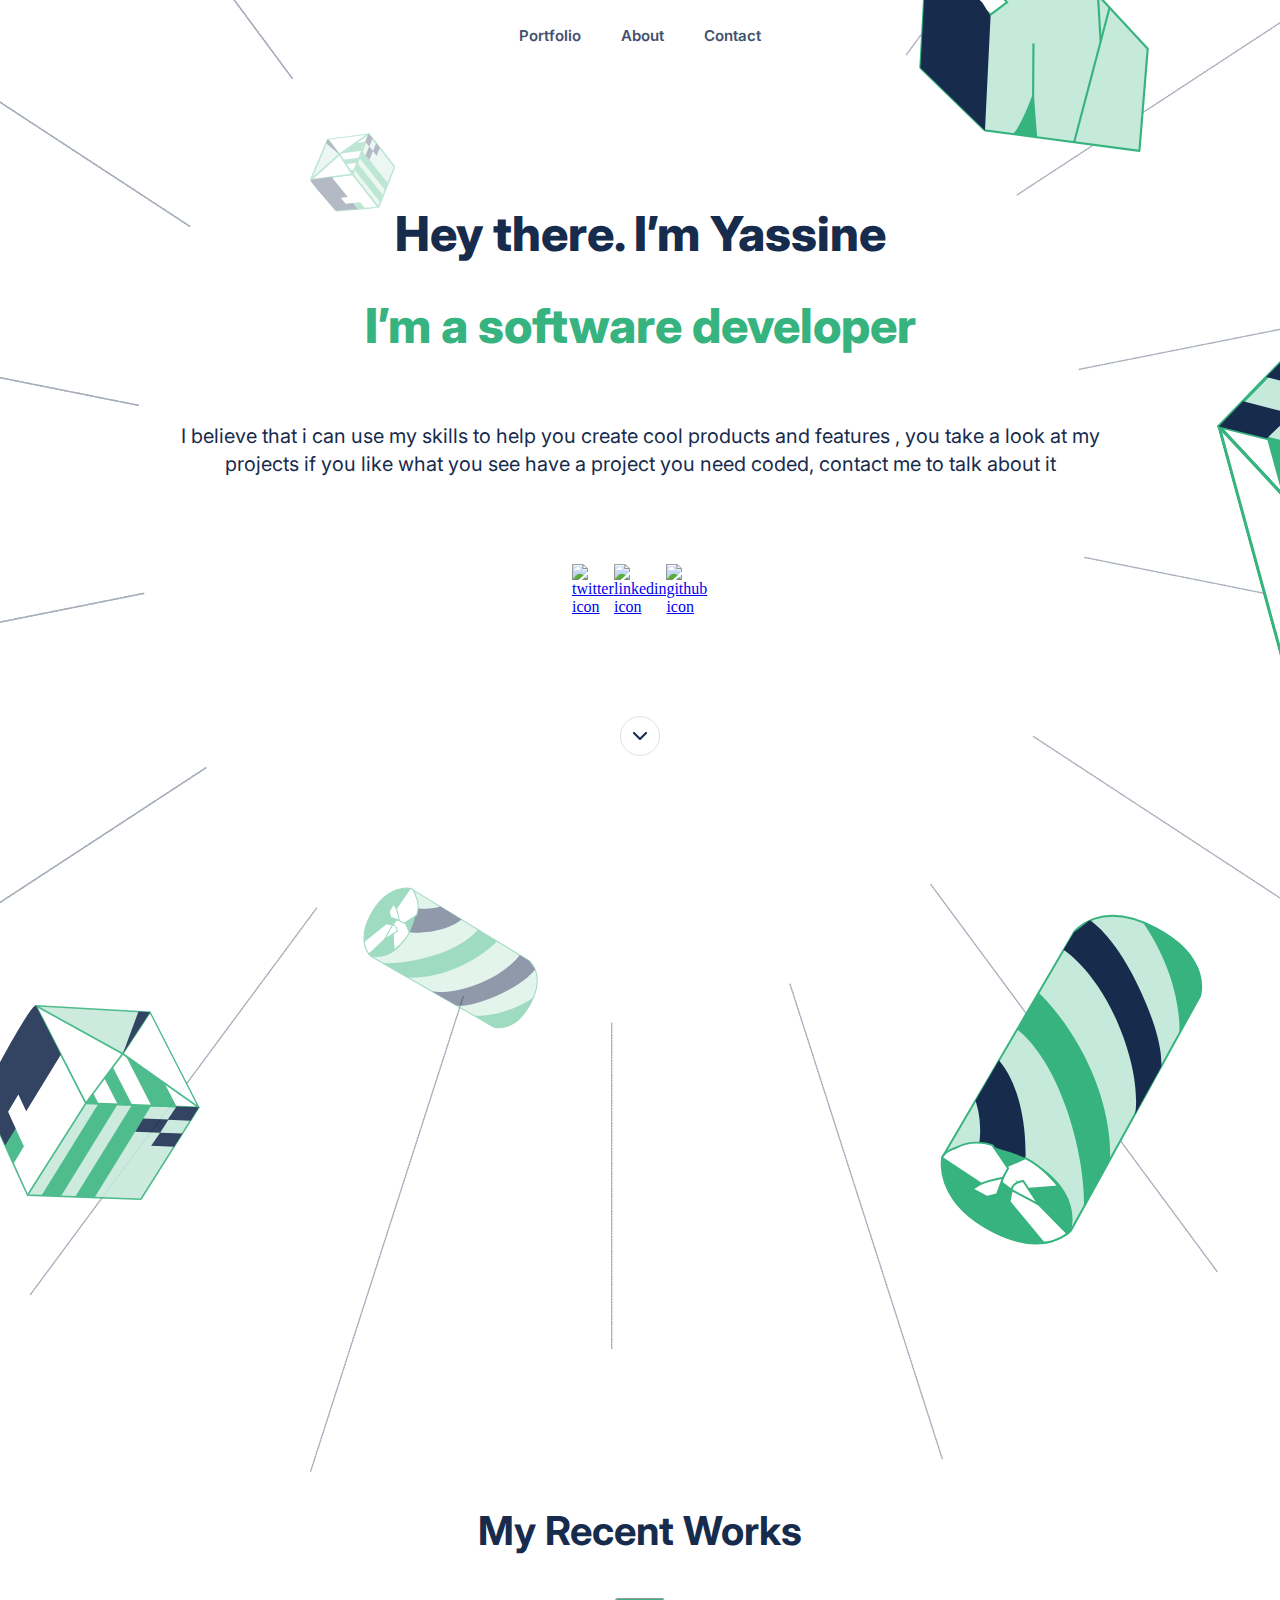
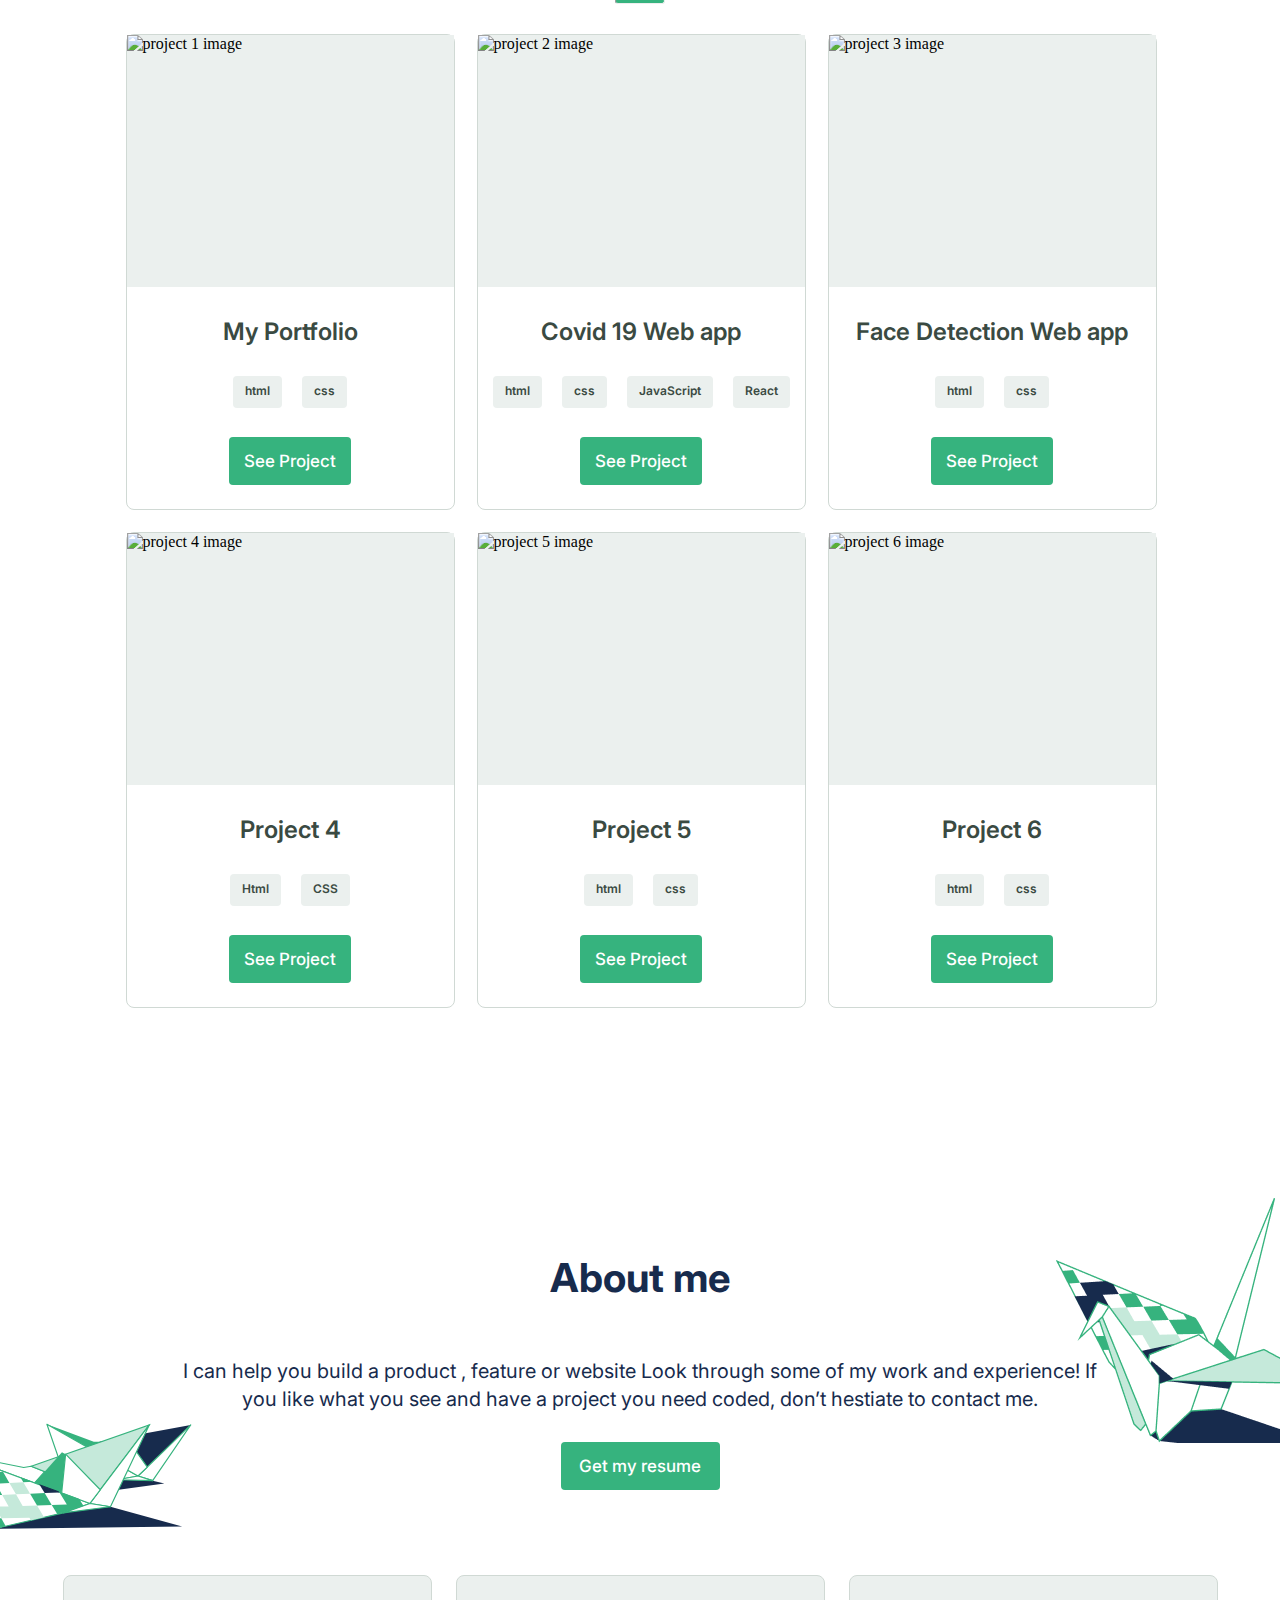
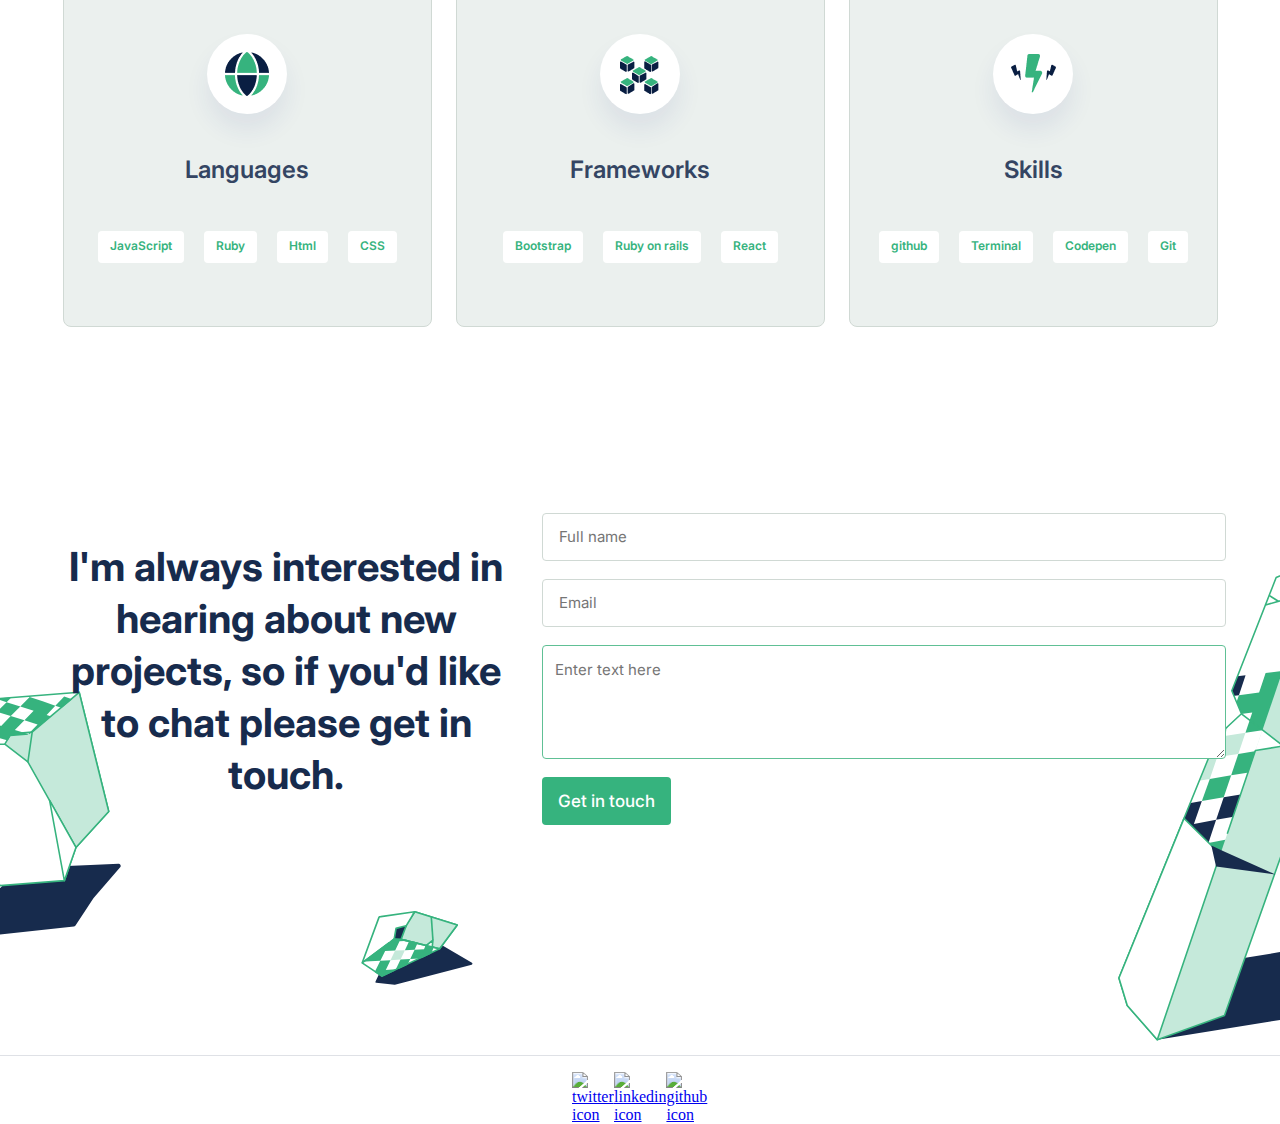
==== index.html @ 9caa3383 "Change the page title" ====
<!DOCTYPE html>
<html lang="en">
<head>
    <meta charset="UTF-8">
    <meta http-equiv="X-UA-Compatible" content="IE=edge">
    <meta name="viewport" content="width=device-width, initial-scale=1.0">
    <link rel="preconnect" href="https://fonts.googleapis.com">
    <link rel="preconnect" href="https://fonts.gstatic.com" crossorigin>
    <link href="https://fonts.googleapis.com/css2?family=Inter&display=swap" rel="stylesheet">
    <link rel="stylesheet" href="./css/style.css">
    <title>Yassine's Portfolio</title>
    <!-- Global site tag (gtag.js) - Google Analytics -->
    <script async src="https://www.googletagmanager.com/gtag/js?id=GA_MEASUREMENT_ID"></script>
    <script>
      window.dataLayer = window.dataLayer || [];
      function gtag(){window.dataLayer.push(arguments);}
      gtag('js', new Date());

      gtag('config', 'G-JGLCWKH23W');
    </script>
</head>
<body>
  <main class="main-page">
    <section class="headline" id="headline">
      <header class="header">
        <div class="logo-container">
          <a class="text-logo" href="#">Yassine</a>
        </div>
        <nav class="nav-menu">
          <img class="menu-icon" src="./images/Union.png" alt="menu icon">
          <ul class="nav-links-container">
            <li><a class="nav-link" href="#headline">Portfolio</a></li>
            <li><a class="nav-link" href="#about">About</a></li>
            <li><a class="nav-link" href="#contact">Contact</a></li>
          </ul>
        </nav>
      </header>
      <div class="titel-container">
        <h1 class="main-titel">Hey there. I’m Yassine </h1>
        <h2 class="secondary-titel">
          I’m a software developer
        </h2>
      </div>
      <div class="des-text-container">
      <p class="description-text">
         I believe that i can use my skills to help you create cool products and features , you take a look at my projects if you like what you see
         have a project you need coded,
         contact me to talk about it
      </p>
      </div>
      <ul class="social-media-icons">
        <li>
          <a href="https://www.twitter.com/yf_omari" class="twitter-link"><img src="./images/twitter.svg" alt="twitter icon"></a>
        </li>
        <li>
          <a href="https://www.linkedin.com/in/yassine-omari-945114190/" class="linkedin-link"><img src="./images/Linkedin-icon.svg" alt="linkedin icon"></a>
        </li>
        <li>
          <a href="https://www.github.com/youmari" class="github-link"><img src="./images/github.svg" alt="github icon"></a>
        </li>
      </ul>
      <form action="#recent-works" method="get">
        <button type="submit" class="go-to-main-btn"><img src="./images/arrow.png" alt="arrow down icon"></button>
      </form>
    </section>
    <section class="my-recent-works" id="recent-works">
      <h2 class="recent-works-titel">My Recent Works</h2>
      <hr class="green-line">
      <div class="projects-container">
        <div class="project1 projects-cards">
          <img class="project-img" src="#" alt="project 1 image">
          <div class="project-titel-container">
            <h4 class="project-titel">My Portfolio</h4>
          </div>
          <ul class="tags-container">
            <li class="html-tag tags">html</li>
            <li class="css-tag tags">css</li>
          </ul>
          <form action="#" method="get">
            <button type="submit" class="project-btn">See Project</button>
          </form>
        </div>
        <div class="project2 projects-cards">
          <img class="project-img" src="#" alt="project 2 image">
          <div class="project-titel-container">
            <h4 class="project-titel">Covid 19 Web app</h4>
          </div>
          <ul class="tags-container">
            <li class="html-tag tags">html</li>
            <li class="css-tag tags">css</li>
            <li class="javascript-tag tags">JavaScript</li>
            <li class="react-tag tags">React</li>
          </ul>
          <form action="#" method="get">
            <button type="submit" class="project-btn">See Project</button>
          </form>
        </div>
        <div class="project3 projects-cards">
          <img class="project-img" src="#" alt="project 3 image">
          <div class="project-titel-container">
            <h4 class="project-titel">Face Detection Web app</h4>
          </div>
          <ul class="tags-container">
            <li class="html-tag tags">html</li>
            <li class="css-tag tags">css</li>
          </ul>
          <form action="#" method="get">
            <button type="submit" class="project-btn">See Project</button>
          </form>
        </div>
        <div class="project4 projects-cards">
          <img class="project-img" src="#" alt="project 4 image">
          <div class="project-titel-container">
            <h4 class="project-titel">Project 4</h4>
          </div>
          <ul class="tags-container">
            <li class="html-tag tags">Html</li>
            <li class="css-tag tags">CSS</li>
            </ul>
          <form action="#" method="get">
            <button type="submit" class="project-btn">See Project</button>
          </form>
        </div>
        <div class="project5 projects-cards">
          <img class="project-img" src="#" alt="project 5 image">
          <div class="project-titel-container">
            <h4 class="project-titel">Project 5</h4>
          </div>
          <ul class="tags-container">
            <li class="html-tag tags">html</li>
            <li class="css-tag tags">css</li>
            </ul>
          <form action="#" method="get">
            <button type="submit" class="project-btn">See Project</button>
          </form>
        </div>
        <div class="project6 projects-cards">
          <img class="project-img" src="#" alt="project 6 image">
          <div class="project-titel-container">
            <h4 class="project-titel">Project 6</h4>
          </div>
          <ul class="tags-container">
            <li class="html-tag tags">html</li>
            <li class="css-tag tags">css</li>
            </ul>
          <form action="#" method="get">
            <button type="submit" class="project-btn">See Project</button>
          </form>
        </div>
      </div>
    </section>
    <section class="about-me" id="about">
      <div class="main-about-me-container">
        <h4 class="about-me-titel">About me</h4>
          <p class="about-me-description"> I can help you build a product , feature or website Look through some of my work and experience! If you like what you see and have a project you need coded, don’t hestiate to contact me.</p>
        <form action="#" method="get">
          <button type="submit" class="get-my-resume-btn">Get my resume</button>
        </form>
      </div>
      <ul class="skills-cards-container">
        <li class="languages-card skills-cards">
          <div class="language-icon-container skills-icon-container">
            <img src="./images/Icon-langguage.png" alt="Icon langguage">
          </div>
          <h5 class="skills-card-titel">Languages</h5>
          <ul class="skills-tags-container">
            <li class="skills-tag">JavaScript</li>
            <li class="skills-tag">Ruby</li>
            <li class="skills-tag">Html</li>
            <li class="skills-tag">CSS</li>
          </ul>
        </li>
        <li class="languages-card skills-cards">
          <div class="language-icon-container skills-icon-container">
            <img src="./images/frame-icon.png" alt="Icon frame">
          </div>
          <h5 class="skills-card-titel">Frameworks</h5>
          <ul class="skills-tags-container">
            <li class="skills-tag">Bootstrap</li>
            <li class="skills-tag">Ruby on rails</li>
            <li class="skills-tag">React</li>
          </ul>
        </li>
        <li class="skills-card skills-cards">
          <div class="language-icon-container skills-icon-container">
            <img src="./images/skills-icon.png" alt="Icon skills">
          </div>
          <h5 class="skills-card-titel">Skills</h5>
          <ul class="skills-tags-container">
            <li class="skills-tag">github</li>
            <li class="skills-tag">Terminal</li>
            <li class="skills-tag">Codepen</li>
            <li class="skills-tag">Git</li>
          </ul>
        </li>   
      </ul>
    </section>
      <section class="contact-page" id="contact">
      <div class="title-and-form-container">
      <h2 class="contact-page-titel">I'm always interested in hearing about new projects, so if you'd like to chat please get in touch.</h2>
      <form action="https://formspree.io/f/xpzkeyro" class="contact-form" method="post">
        <label for="fullname"></label>
        <input maxlength="30" name="fullname" class="full-name" id="fullname" type="text" placeholder="Full name" required><br>
        <label for="email"></label>
        <input type="email" name="email" class="email" id="email" placeholder="Email" required><br>
        <label for="comment"></label>
        <textarea maxlength="500" name="comment" id="comment" cols="30" rows="10" placeholder="Enter text here" required></textarea><br>
        <input type="submit" class="submit-form-btn" value="Get in touch">
      </form>
      </div>
      <footer class="social-email-container">
        <ul class="social-media-icons bottom-icons">
        <li>
          <a href="https://www.twitter.com/yf_omari" class="twitter-link"><img src="./images/twitter.svg" alt="twitter icon"></a>
        </li>
        <li>
          <a href="https://www.linkedin.com/in/yassine-omari-945114190/" class="linkedin-link"><img src="./images/Linkedin-icon.svg" alt="linkedin icon"></a>
        </li>
        <li>
          <a href="https://www.github.com/youmari" class="github-link"><img src="./images/github.svg" alt="github icon"></a>
        </li>
        </ul>
        <p><a class="mail-to" href="mailto:omarifilaliy@gmail.com">omarifilaliy@gmail.com</a></p>
      </footer>
    </section>
    </main>
</body>
</html>
---- css/style.css ----
header {
  display: flex;
  justify-content: space-between;
  height: 48px;
  width: 100%;
  margin: 0;
}

.nav-links-container {
  display: none;
}

.logo-container {
  box-sizing: border-box;
  height: 48px;
  padding: 10px 12px 10px 12px;
  display: flex;
}

.text-logo {
  color: #28352f;
  font-family: 'Inter', sans-serif;
  font-weight: 600;
  font-size: 20px;
  text-decoration: none;
}

.nav-menu {
  width: 40px;
  height: 40px;
  right: 24px;
  display: flex;
  align-items: center;
}

.headline {
  background-image: url(../images/header-illsutration-mobile.svg);
  background-repeat: no-repeat;
  background-size: 100%;
  display: flex;
  flex-direction: column;
  align-items: center;
  height: 648px;
}

.main-titel,
.secondary-titel {
  font-family: 'Inter', sans-serif;
  font-style: normal;
  font-weight: bold;
  font-size: 40px;
  line-height: 52px;
  text-align: center;
  color: #172b4d;
}

.secondary-titel {
  color: #36b37e;
}

.des-text-container {
  width: 327px;
  height: 164px;
  margin: 30px;
}

.description-text {
  text-align: center;
  font-family: 'Inter', sans-serif;
  font-style: normal;
  font-weight: normal;
  font-size: 20px;
  line-height: 28px;
  margin: 0;
  color: #172b4d;
}

.social-media-icons {
  padding-left: 0;
  display: flex;
  justify-content: space-around;
  align-items: center;
  width: 136px;
  list-style-type: none;
}

.go-to-main-btn {
  height: 40px;
  width: 40px;
  border-radius: 32px;
  background-color: #fff;
  border: 1px solid #dfe1e6;
  padding: 8px;
  margin-top: 30px;
  cursor: pointer;
}

.my-recent-works {
  display: flex;
  flex-direction: column;
  align-items: center;
  justify-content: center;
}

.recent-works-titel {
  color: #172b4d;
  font-family: 'Inter', sans-serif;
  font-style: normal;
  font-weight: bold;
  font-size: 40px;
  line-height: 52px;
  text-align: center;
}

.green-line {
  background-color: #36b37e;
  border-radius: 42px;
  width: 48px;
  height: 4px;
  margin-bottom: 30px;
}

.projects-container {
  display: grid;
  grid-template: repeat(6, 474px)/ 327px;
  gap: 24px;
}

.projects-cards {
  border: 1px solid #d0d9d4;
  border-radius: 8px;
  height: 474px;
  width: 327px;
  display: flex;
  flex-direction: column;
  align-items: center;
  background-color: #fff;
  transition: transform 0.5s;
}

.projects-cards:hover {
  transform: scale(1.1);
}

.project-img {
  height: 252px;
  width: 100%;
  background-color: #ebf0ee;
}

.project-titel-container {
  display: flex;
  flex-direction: column;
  justify-content: center;
  align-items: center;
  margin: 16px;
  width: 295px;
  height: 57px;
}

.project-titel {
  font-family: 'Inter', sans-serif;
  font-style: normal;
  font-weight: 600;
  font-size: 24px;
  line-height: 32px;
  color: #3a4a42;
  text-align: center;
}

.tags-container {
  display: flex;
  justify-content: center;
  width: 305px;
  height: 32px;
  margin: 0 11px 0 11px;
  padding: 0;
}

.tags {
  text-align: center;
  background-color: #ebf0ee;
  height: 32px;
  border-radius: 4px;
  color: #3a4a42;
  font-style: normal;
  font-size: 12px;
  margin: 0 10px 0 10px;
  line-height: 30px;
  list-style-type: none;
  padding: 0 12px 0 12px;
  font-family: 'Inter', sans-serif;
  font-weight: 600;
}

.project-btn {
  width: 122px;
  height: 48px;
  font-family: 'Inter', sans-serif;
  font-style: normal;
  font-weight: 500;
  font-size: 17px;
  line-height: 24px;
  color: #fff;
  background-color: #36b37e;
  border-radius: 4px;
  margin-top: 29px;
  cursor: pointer;
  border: none;
}

.project-btn:hover {
  box-shadow: 0 8px 16px rgba(54, 179, 127, 0.24);
}

.project-btn:active {
  background: #008552;
}

.about-me {
  display: flex;
  flex-direction: column;
  align-items: center;
  margin-top: 192px;
}

.about-me-titel {
  color: #172b4d;
  font-family: 'Inter', sans-serif;
  font-style: normal;
  font-weight: bold;
  font-size: 40px;
  line-height: 52px;
  text-align: center;
}

.about-me-description {
  text-align: center;
  font-family: 'Inter', sans-serif;
  font-style: normal;
  font-weight: normal;
  font-size: 20px;
  line-height: 28px;
  margin: 0;
  color: #172b4d;
}

.about-me-descrip-container {
  width: 327px;
  height: 164px;
  margin: 30px;
}

.get-my-resume-btn {
  width: 159px;
  height: 48px;
  font-family: 'Inter', sans-serif;
  font-style: normal;
  font-weight: 500;
  font-size: 17px;
  line-height: 24px;
  color: #fff;
  background-color: #36b37e;
  border-radius: 4px;
  margin-top: 29px;
  cursor: pointer;
  border: none;
}

.get-my-resume-btn:hover {
  box-shadow: 0 8px 16px rgba(54, 179, 127, 0.24);
}

.get-my-resume-btn:active {
  background: #008552;
}

.main-about-me-container {
  display: flex;
  flex-direction: column;
  align-items: center;
  background-image: url(../images/about-me.svg);
  background-repeat: no-repeat;
  background-size: 100%;
  margin-bottom: 30px;
}

.skills-cards-container {
  display: grid;
  grid-template: repeat(3, 352px) / 327px;
  gap: 24px;
  box-sizing: border-box;
  list-style-type: none;
  padding: 0;
}

@media (min-width: 850px) {
  .skills-cards-container {
    display: grid;
    grid-template: repeat(2, 352px) / 327px 327px;
    gap: 24px;
    box-sizing: border-box;
    list-style-type: none;
    padding: 0;
  }

  .projects-container {
    display: grid;
    grid-template: repeat(3, 474px)/ 327px 327px;
    gap: 24px;
  }
}

.skills-cards {
  display: flex;
  flex-direction: column;
  align-items: center;
  justify-content: center;
  background: #ebf0ee;
  border: 1px solid #d0d9d4;
  border-radius: 8px;
  transition: transform 0.5s;
}

.skills-cards:hover {
  transform: scale(1.1);
}

.skills-icon-container {
  width: 80px;
  height: 80px;
  background-color: #fff;
  box-shadow: 0 16px 24px rgba(37, 47, 137, 0.08);
  border-radius: 50%;
  display: flex;
  justify-content: center;
  align-items: center;
}

.skills-card-titel {
  font-family: 'Inter', sans-serif;
  font-style: normal;
  font-weight: 600;
  font-size: 24px;
  line-height: 32px;
  color: #344563;
}

.skills-tags-container {
  display: flex;
  flex-wrap: wrap;
  justify-content: center;
  padding: 0;
}

.skills-tag {
  text-align: center;
  background-color: #fff;
  height: 32px;
  border-radius: 4px;
  padding: 0 12px 0 12px;
  color: #36b37e;
  margin: 5px 10px 5px 10px;
  line-height: 30px;
  list-style-type: none;
  font-family: 'Inter', sans-serif;
  font-style: normal;
  font-weight: 600;
  font-size: 12px;
}

.contact-form {
  display: flex;
  flex-direction: column;
  align-items: center;
}

.contact-page-titel {
  font-family: 'Inter', sans-serif;
  font-style: normal;
  font-weight: bold;
  font-size: 40px;
  line-height: 52px;
  color: #172b4d;
  text-align: center;
}

.full-name {
  width: 327px;
  height: 48px;
  border-radius: 4px;
  background-color: #fff;
  border: 1px solid #d0d9d4;
  box-sizing: border-box;
  font-family: 'Inter', sans-serif;
  font-style: normal;
  font-weight: normal;
  font-size: 15px;
  line-height: 24px;
  padding: 16px;
}

.email {
  width: 327px;
  height: 48px;
  border-radius: 4px;
  background-color: #fff;
  border: 1px solid #d0d9d4;
  box-sizing: border-box;
  font-family: 'Inter', sans-serif;
  font-style: normal;
  font-weight: normal;
  font-size: 15px;
  line-height: 24px;
  padding: 16px;
}

#comment {
  width: 327px;
  height: 114px;
  border-radius: 4px;
  background: #fff;
  border: 1px solid #60c095;
  box-sizing: border-box;
  font-family: 'Inter', sans-serif;
  font-style: normal;
  font-weight: normal;
  font-size: 15px;
  line-height: 24px;
  padding: 12px;
}

.submit-form-btn {
  width: 129px;
  height: 48px;
  font-family: 'Inter', sans-serif;
  font-style: normal;
  font-weight: 500;
  font-size: 17px;
  line-height: 24px;
  color: #fff;
  background-color: #36b37e;
  border-radius: 4px;
  cursor: pointer;
  border: none;
}

.submit-form-btn:hover {
  box-shadow: 0 8px 16px rgba(54, 179, 127, 0.24);
}

.submit-form-btn:active {
  background: #008552;
}

.social-email-container {
  display: flex;
  flex-direction: column;
  align-items: center;
  margin-top: 35px;
}

.mail-to {
  font-family: 'Inter', sans-serif;
  font-style: normal;
  font-weight: normal;
  font-size: 20px;
  line-height: 32px;
  text-decoration: none;
  color: #42526e;
}

@media (min-width: 1030px) {
  body {
    margin: 0;
  }

  .headline {
    background-image: url(../images/Header-llustration-desktop.svg);
    background-repeat: no-repeat;
    background-size: cover;
    height: 1472px;
    background-position: top;
  }

  header {
    display: flex;
    justify-content: center;
    background-color: transparent;
  }

  .logo-container,
  .menu-icon {
    display: none;
  }

  .nav-menu,
  .nav-links-container {
    height: 72px;
    width: 100%;
    display: flex;
    justify-content: center;
    align-items: center;
    padding: 0;
    background-color: transparent;
  }

  .nav-link {
    text-decoration: none;
    list-style-type: none;
    font-family: 'Inter', sans-serif;
    font-style: normal;
    font-weight: 600;
    font-size: 15px;
    line-height: 32px;
    color: #42526e;
    padding: 10px;
    margin: 10px;
  }

  ul li {
    list-style-type: none;
  }

  .main-titel,
  .secondary-titel {
    font-size: 48px;
    font-weight: 800;
  }

  .main-titel {
    margin-top: 160px;
  }

  .des-text-container {
    width: 920px;
    height: 96px;
  }

  .go-to-main-btn {
    margin-top: 84px;
  }

  .projects-container {
    display: grid;
    grid-template: repeat(2, 474px)/ repeat(3, 327px);
    gap: 24px;
  }

  .main-about-me-container {
    background-image:
      url(../images/about-me-desktop.png),
      url(../images/illustration-about-me-2-desktop.svg);
    background-repeat: no-repeat;
    background-size:
      cover,
      15%;
    background-position:
      right,
      left 100%;
    height: 331px;
    width: 100%;
  }

  .about-me-description {
    width: 920px;
  }

  .skills-cards-container {
    display: grid;
    grid-template: 352px / repeat(3, 369px);
    gap: 24px;
    box-sizing: border-box;
    list-style-type: none;
    padding: 0;
  }

  .title-and-form-container {
    display: flex;
    align-items: center;
    justify-content: center;
    margin-top: 164px;
    margin-bottom: 225px;
  }

  .contact-page-titel {
    height: 256px;
    width: 463px;
    margin-right: 24px;
  }

  .full-name,
  .email,
  #comment {
    width: 684px;
  }

  .submit-form-btn {
    align-self: flex-start;
  }

  .mail-to {
    display: none;
    position: absolute;
    top: 0;
  }

  .bottom-icons {
    position: absolute;
    margin-bottom: 26px;
  }

  .social-email-container {
    border-top: 1px solid #dfe1e6;
  }

  .contact-page {
    background-image:
      url(../images/contact-desktop.svg),
      url(../images/illustration-1-contact-form-desktop.svg),
      url(../images/illustration-2-contact-form-desktop.svg);
    background-repeat: no-repeat;
    background-position:
      right,
      left,
      30% 80%;
  }
}
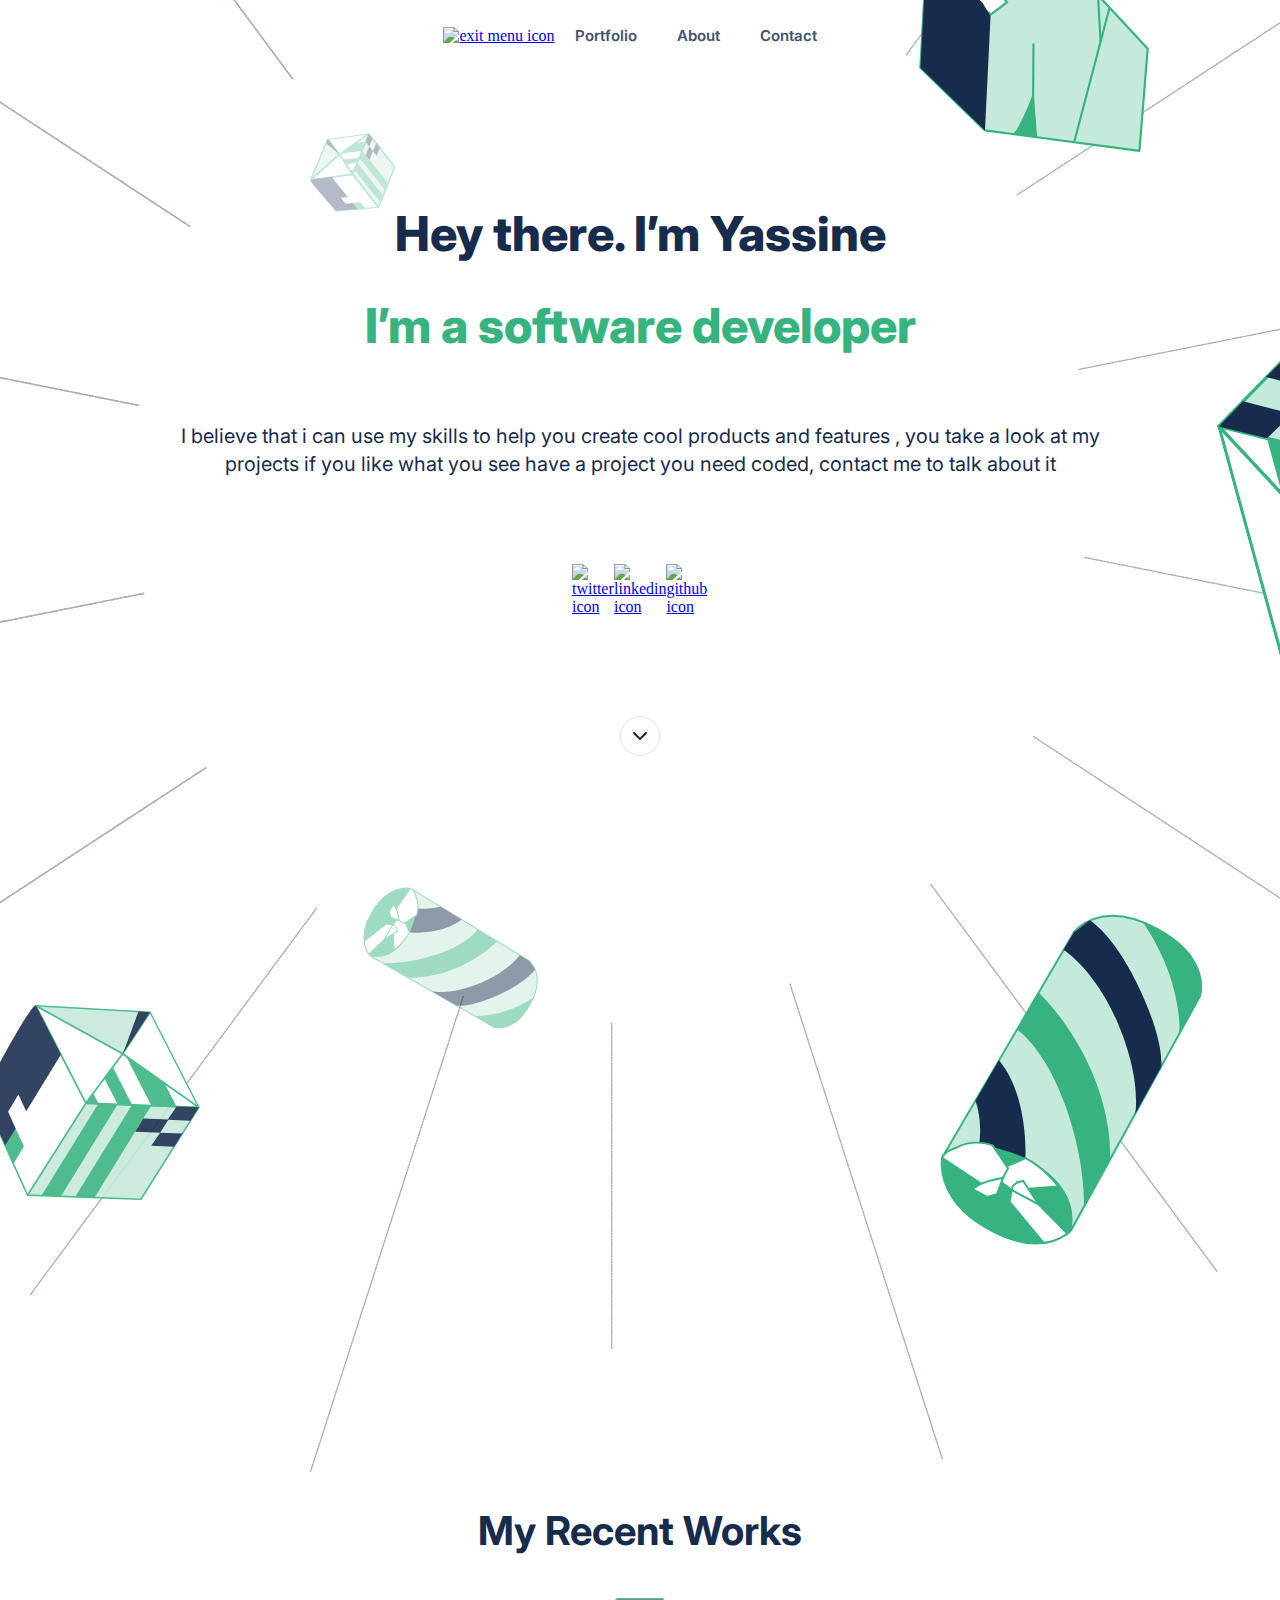
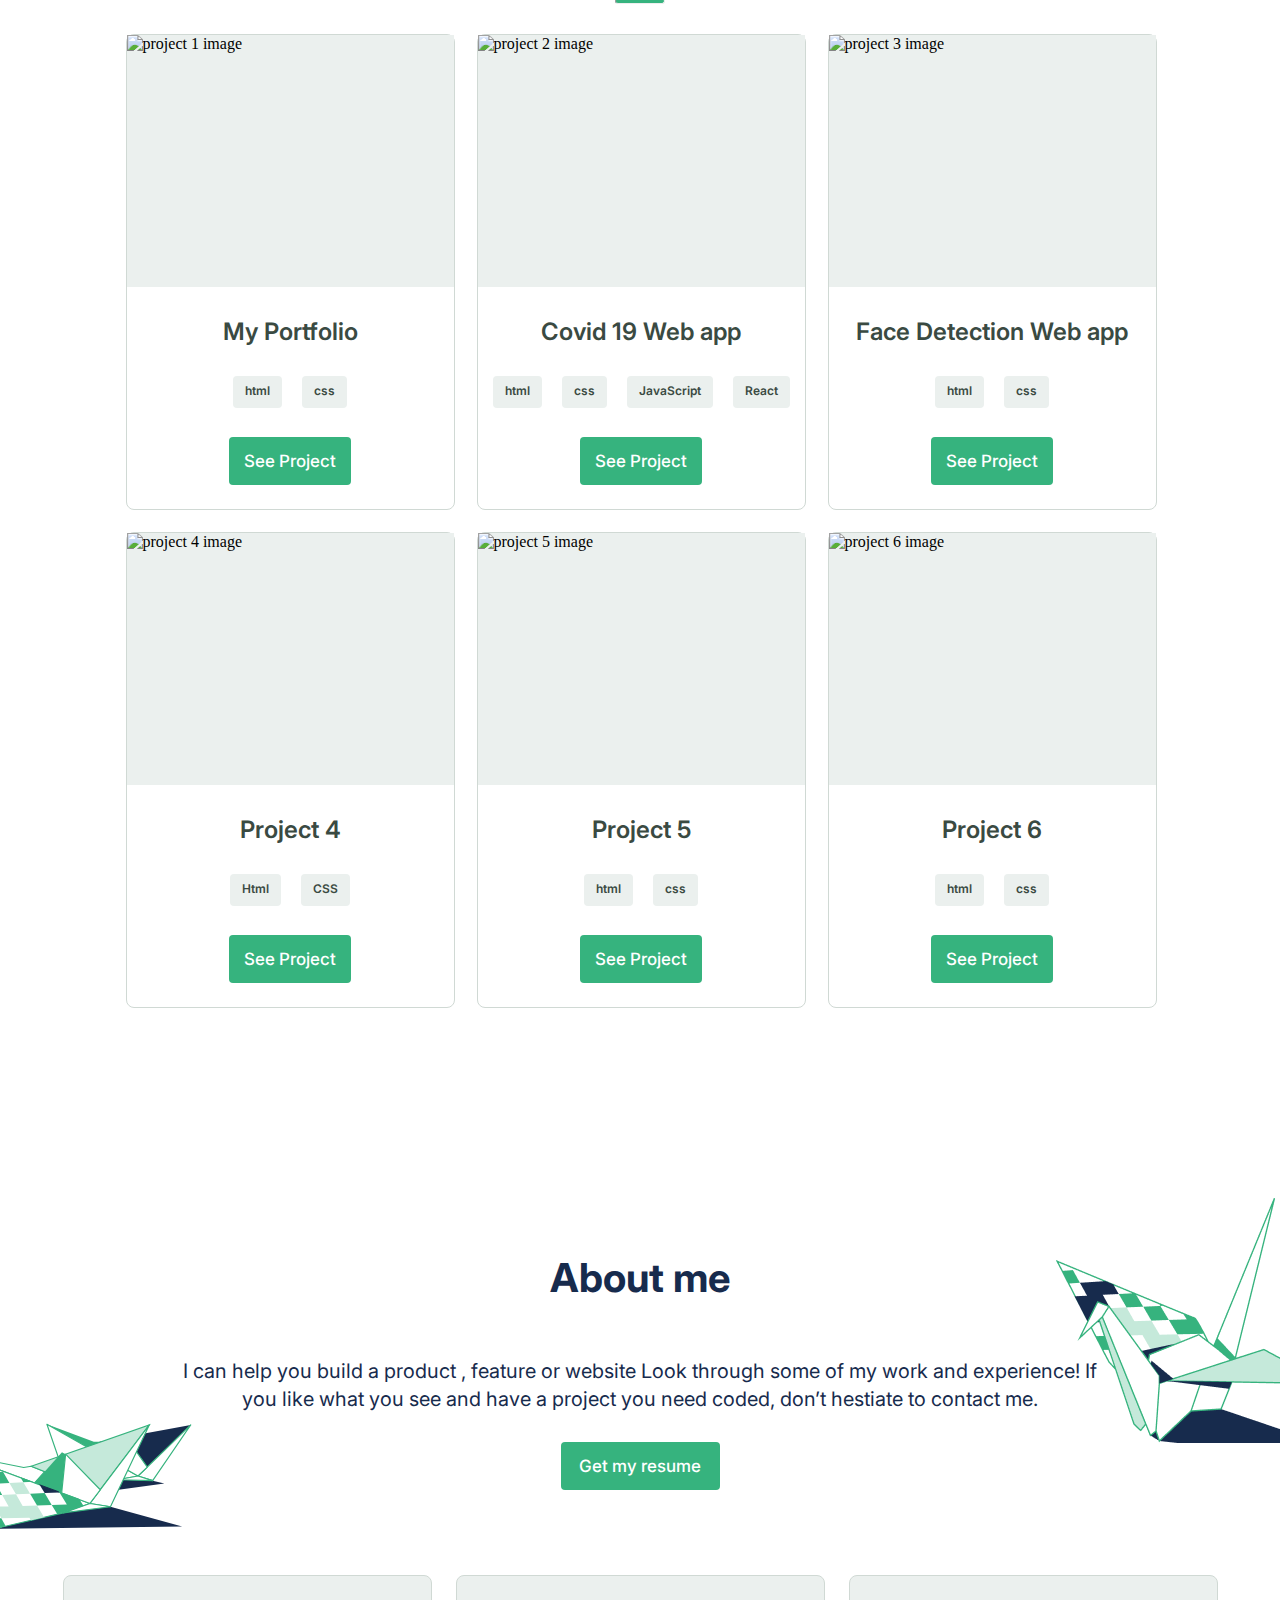
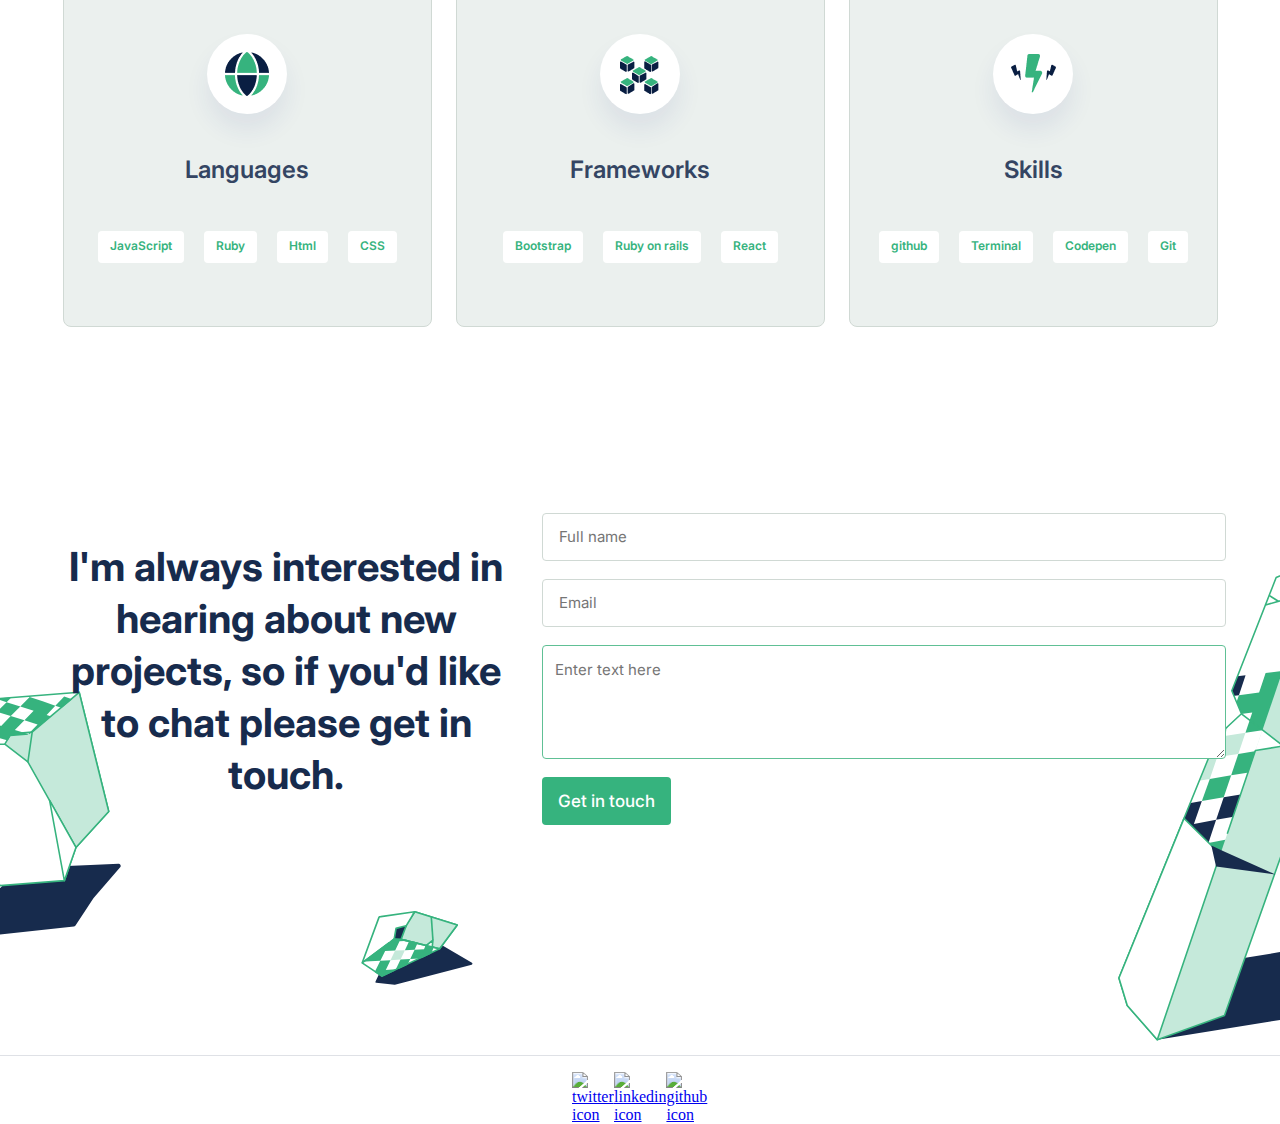
==== commit ce71cf06: "query selectors" ====
--- a/index.html
+++ b/index.html
@@ -3,10 +3,12 @@
 <head>
     <meta charset="UTF-8">
     <meta http-equiv="X-UA-Compatible" content="IE=edge">
+    
     <meta name="viewport" content="width=device-width, initial-scale=1.0">
     <link rel="preconnect" href="https://fonts.googleapis.com">
     <link rel="preconnect" href="https://fonts.gstatic.com" crossorigin>
     <link href="https://fonts.googleapis.com/css2?family=Inter&display=swap" rel="stylesheet">
+    <link rel="shortcut icon" href="./images/favicon.ico" type="image/x-icon">
     <link rel="stylesheet" href="./css/style.css">
     <title>Yassine's Portfolio</title>
     <!-- Global site tag (gtag.js) - Google Analytics -->
@@ -29,6 +31,7 @@
         <nav class="nav-menu">
           <img class="menu-icon" src="./images/Union.png" alt="menu icon">
           <ul class="nav-links-container">
+            <li class="exit-icon" ><a href="#"><img src="./images/exit-menu.png" alt="exit menu icon"></a></li>
             <li><a class="nav-link" href="#headline">Portfolio</a></li>
             <li><a class="nav-link" href="#about">About</a></li>
             <li><a class="nav-link" href="#contact">Contact</a></li>
@@ -224,5 +227,6 @@
       </footer>
     </section>
     </main>
+    <script src="./js/index.js"></script>
 </body>
 </html>
--- a/css/style.css
+++ b/css/style.css
@@ -4,11 +4,53 @@
   height: 48px;
   width: 100%;
   margin: 0;
-}
-
-.nav-links-container {
-  display: none;
-}
+  background-color: #fff;
+}
+
+@media (max-width: 1029px) {
+  .nav-links-container {
+    position: fixed;
+    left: 0px;
+    right: 0px;
+    top: 0px;
+    bottom: 0;
+    width: 100%;
+    height: 750px;
+    box-shadow: 0px 48px 48px rgba(37, 47, 137, 0.08);
+    mix-blend-mode: normal;
+    background-color: #fff;
+    margin: 0;
+    display: flex;
+    flex-direction: column;
+   display:none;
+  }
+  
+  .nav-link {
+    font-family: 'Inter', sans-serif;
+    font-style: normal;
+    font-weight: 600;
+    font-size: 32px;
+    line-height: 44px;
+    color: #3a4a42;
+    text-decoration: none;
+    padding-bottom: 40px;
+  }
+
+  ul li {
+    list-style-type: none;
+    text-decoration: none;
+    padding-bottom: 40px;
+
+  }
+
+  .exit-icon {
+    align-self: flex-end;
+    margin-right: 80px;
+    margin-top: 40px;
+  }
+  
+}
+
 
 .logo-container {
   box-sizing: border-box;
@@ -40,7 +82,7 @@
   display: flex;
   flex-direction: column;
   align-items: center;
-  height: 648px;
+  height: fit-content;
 }
 
 .main-titel,
@@ -242,6 +284,7 @@
   font-size: 20px;
   line-height: 28px;
   margin: 0;
+  padding: 0 40px;
   color: #172b4d;
 }
 
@@ -292,6 +335,13 @@
   box-sizing: border-box;
   list-style-type: none;
   padding: 0;
+}
+
+.contact-page {
+  background-image: url(../images/Frame-b.png);
+  background-repeat: no-repeat;
+  background-position-y: bottom;
+  background-position-x: right;
 }
 
 @media (min-width: 850px) {
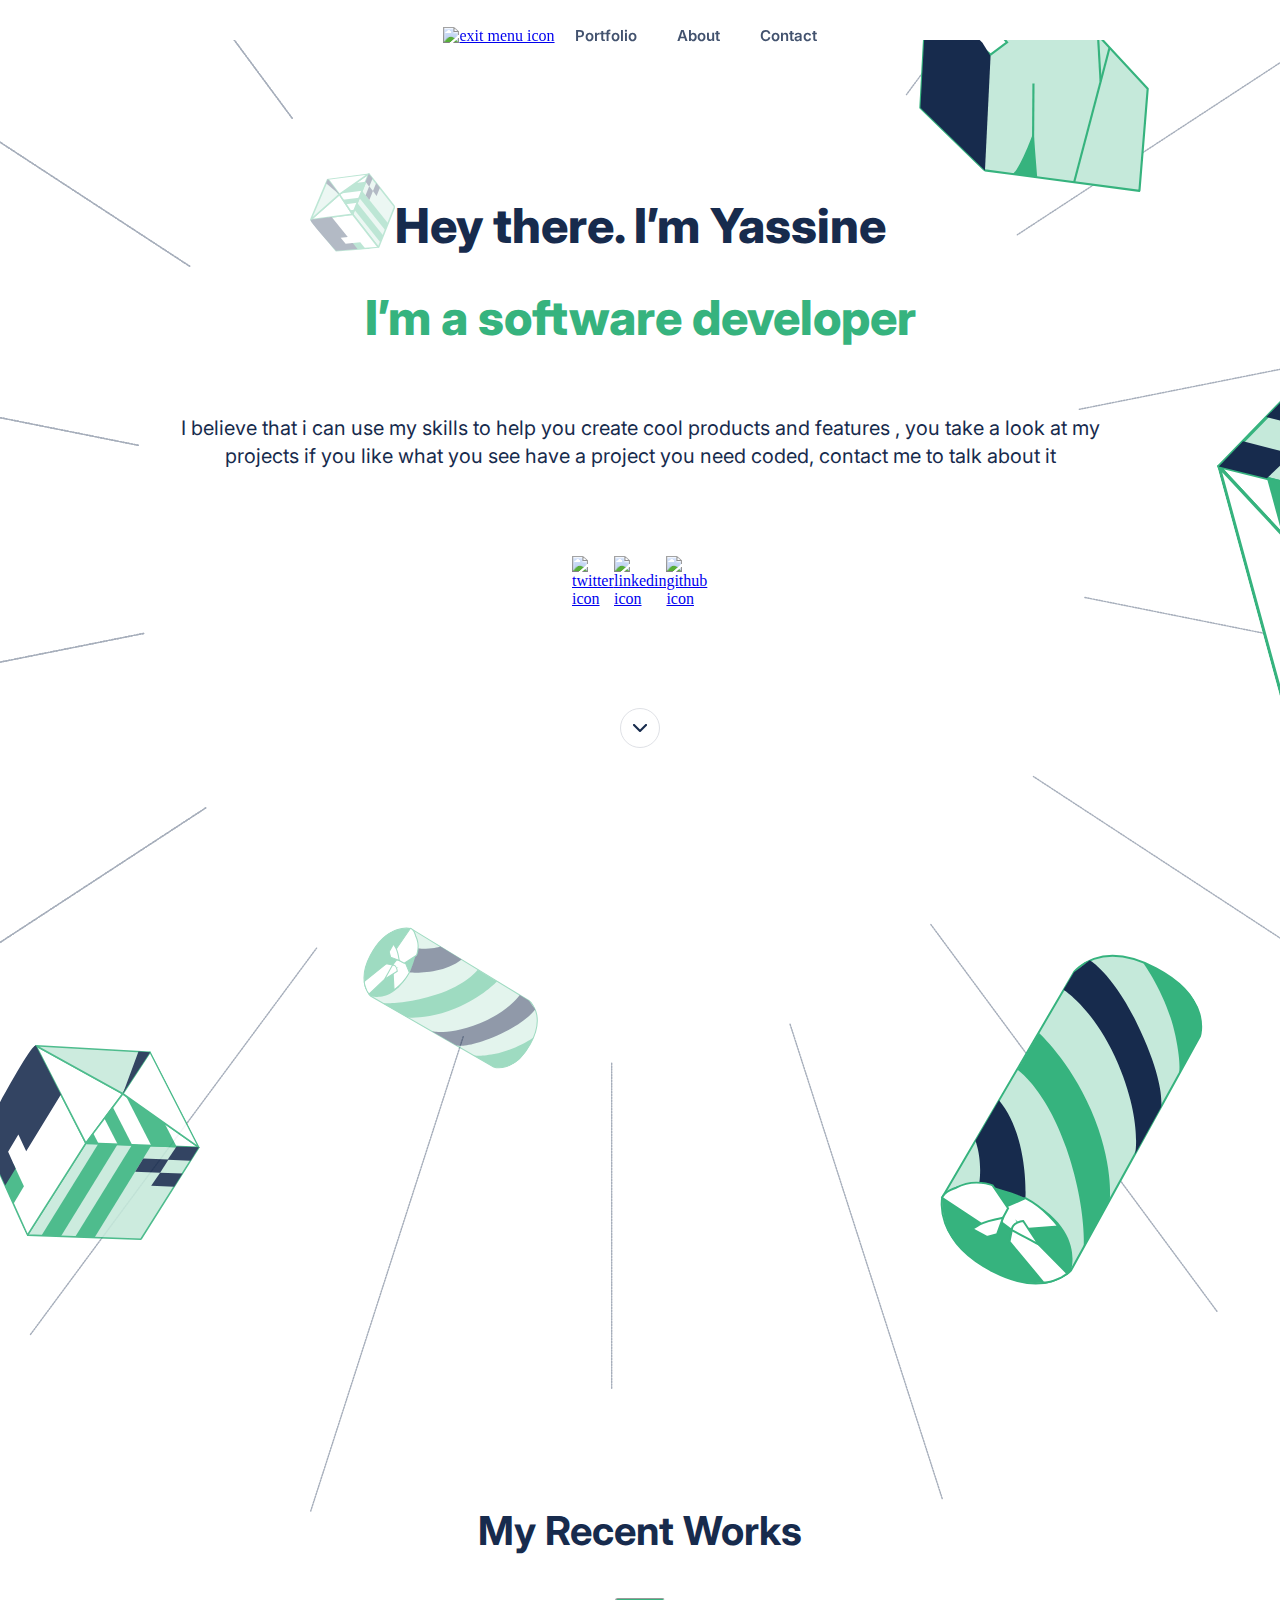
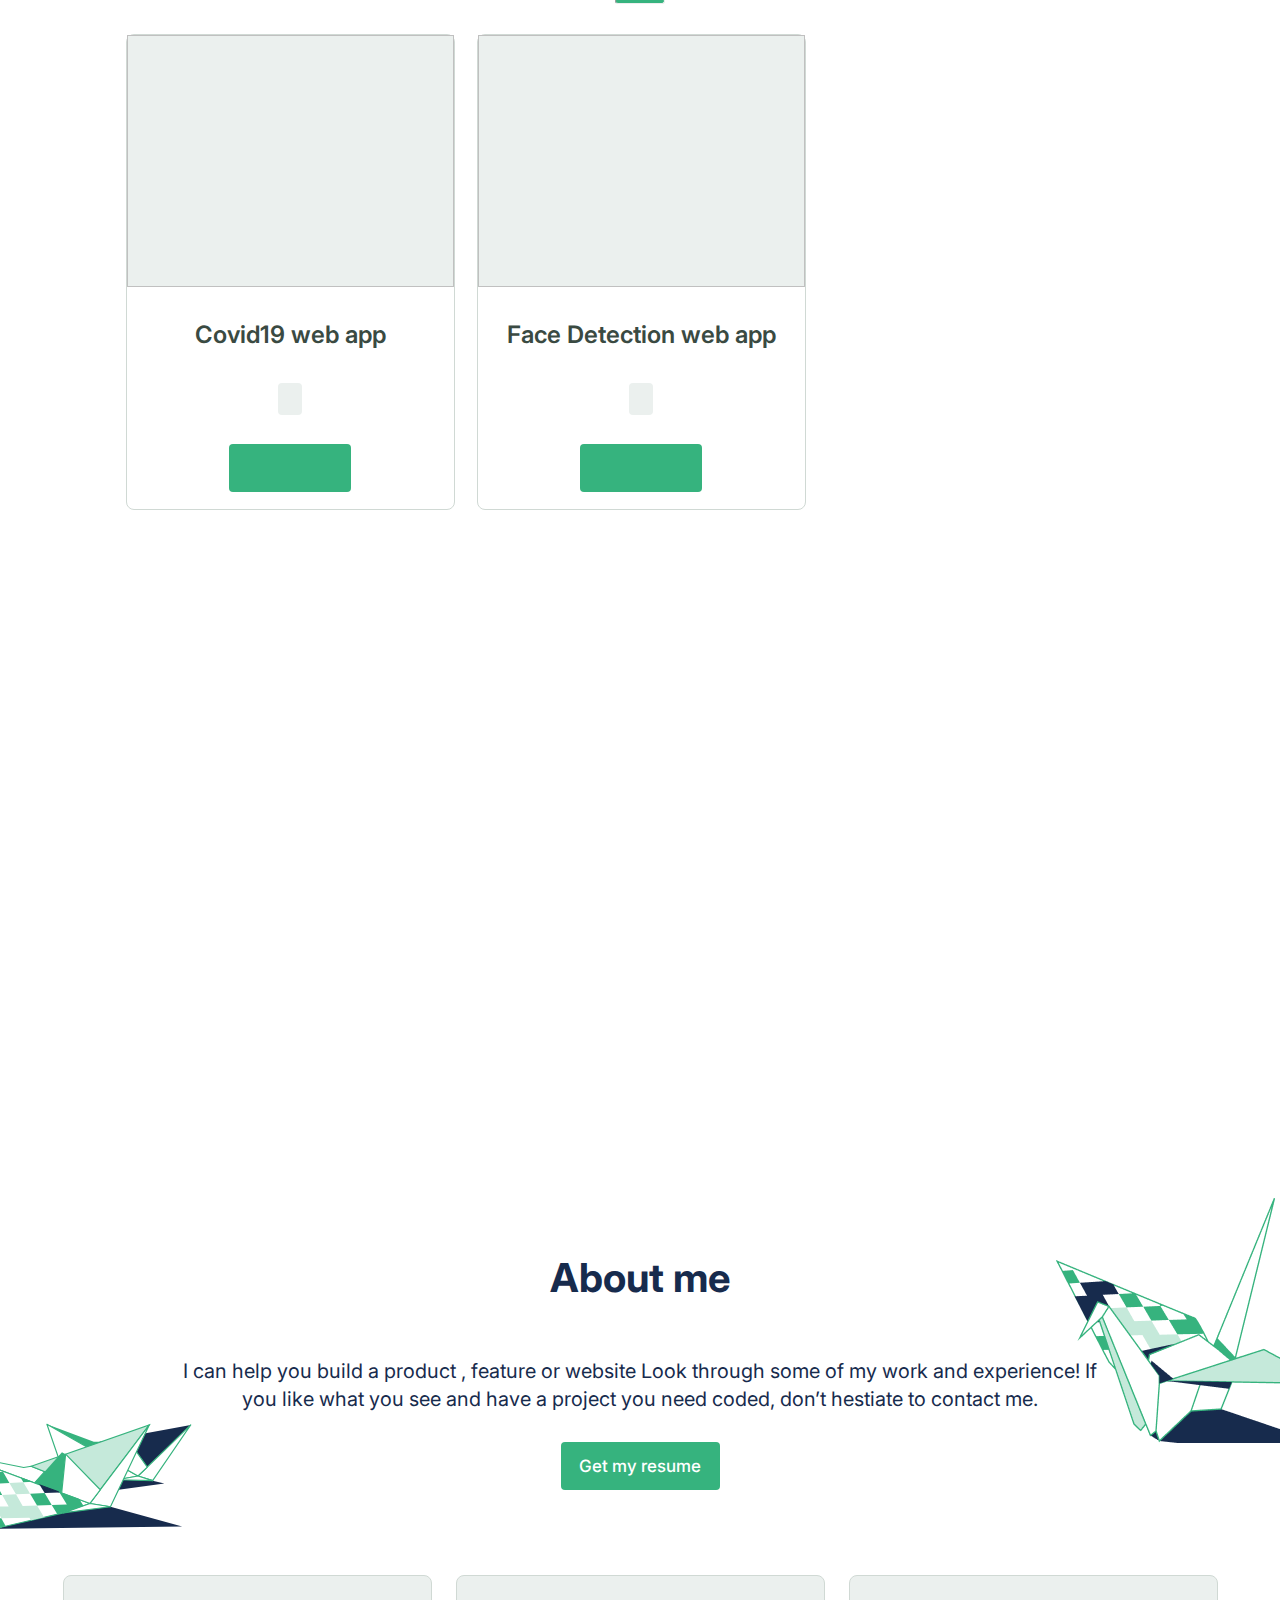
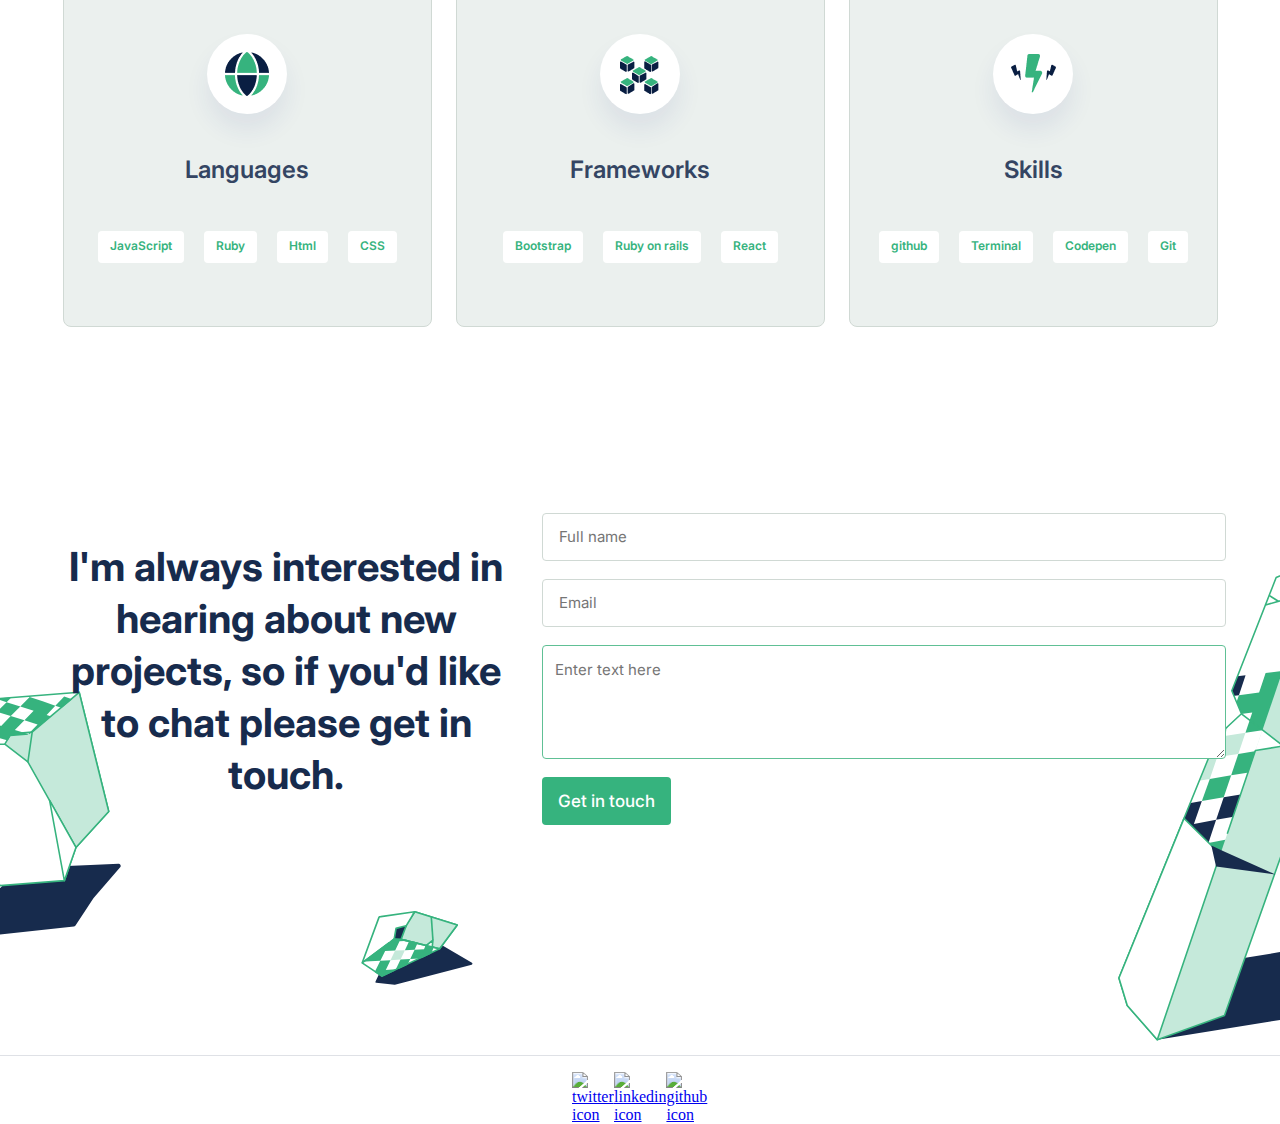
==== commit 57b83042: "Add cards dinamiclly in js and title text" ====
--- a/index.html
+++ b/index.html
@@ -70,87 +70,7 @@
       <h2 class="recent-works-titel">My Recent Works</h2>
       <hr class="green-line">
       <div class="projects-container">
-        <div class="project1 projects-cards">
-          <img class="project-img" src="#" alt="project 1 image">
-          <div class="project-titel-container">
-            <h4 class="project-titel">My Portfolio</h4>
-          </div>
-          <ul class="tags-container">
-            <li class="html-tag tags">html</li>
-            <li class="css-tag tags">css</li>
-          </ul>
-          <form action="#" method="get">
-            <button type="submit" class="project-btn">See Project</button>
-          </form>
-        </div>
-        <div class="project2 projects-cards">
-          <img class="project-img" src="#" alt="project 2 image">
-          <div class="project-titel-container">
-            <h4 class="project-titel">Covid 19 Web app</h4>
-          </div>
-          <ul class="tags-container">
-            <li class="html-tag tags">html</li>
-            <li class="css-tag tags">css</li>
-            <li class="javascript-tag tags">JavaScript</li>
-            <li class="react-tag tags">React</li>
-          </ul>
-          <form action="#" method="get">
-            <button type="submit" class="project-btn">See Project</button>
-          </form>
-        </div>
-        <div class="project3 projects-cards">
-          <img class="project-img" src="#" alt="project 3 image">
-          <div class="project-titel-container">
-            <h4 class="project-titel">Face Detection Web app</h4>
-          </div>
-          <ul class="tags-container">
-            <li class="html-tag tags">html</li>
-            <li class="css-tag tags">css</li>
-          </ul>
-          <form action="#" method="get">
-            <button type="submit" class="project-btn">See Project</button>
-          </form>
-        </div>
-        <div class="project4 projects-cards">
-          <img class="project-img" src="#" alt="project 4 image">
-          <div class="project-titel-container">
-            <h4 class="project-titel">Project 4</h4>
-          </div>
-          <ul class="tags-container">
-            <li class="html-tag tags">Html</li>
-            <li class="css-tag tags">CSS</li>
-            </ul>
-          <form action="#" method="get">
-            <button type="submit" class="project-btn">See Project</button>
-          </form>
-        </div>
-        <div class="project5 projects-cards">
-          <img class="project-img" src="#" alt="project 5 image">
-          <div class="project-titel-container">
-            <h4 class="project-titel">Project 5</h4>
-          </div>
-          <ul class="tags-container">
-            <li class="html-tag tags">html</li>
-            <li class="css-tag tags">css</li>
-            </ul>
-          <form action="#" method="get">
-            <button type="submit" class="project-btn">See Project</button>
-          </form>
-        </div>
-        <div class="project6 projects-cards">
-          <img class="project-img" src="#" alt="project 6 image">
-          <div class="project-titel-container">
-            <h4 class="project-titel">Project 6</h4>
-          </div>
-          <ul class="tags-container">
-            <li class="html-tag tags">html</li>
-            <li class="css-tag tags">css</li>
-            </ul>
-          <form action="#" method="get">
-            <button type="submit" class="project-btn">See Project</button>
-          </form>
-        </div>
-      </div>
+
     </section>
     <section class="about-me" id="about">
       <div class="main-about-me-container">
--- a/css/style.css
+++ b/css/style.css
@@ -1,3 +1,7 @@
+body {
+  margin: 0;
+}
+
 header {
   display: flex;
   justify-content: space-between;
@@ -5,26 +9,27 @@
   width: 100%;
   margin: 0;
   background-color: #fff;
+  position: fixed;
+  top: 0;
 }
 
 @media (max-width: 1029px) {
   .nav-links-container {
     position: fixed;
-    left: 0px;
-    right: 0px;
-    top: 0px;
+    left: 0;
+    right: 0;
+    top: 0;
     bottom: 0;
-    width: 100%;
-    height: 750px;
-    box-shadow: 0px 48px 48px rgba(37, 47, 137, 0.08);
-    mix-blend-mode: normal;
+    width: auto;
+    height: 95%;
+    box-shadow: 0 48px 48px 0 #252f8914;
     background-color: #fff;
     margin: 0;
-    display: flex;
     flex-direction: column;
-   display:none;
-  }
-  
+    display: none;
+    border-radius: 0 0 25px 25px;
+  }
+
   .nav-link {
     font-family: 'Inter', sans-serif;
     font-style: normal;
@@ -40,17 +45,19 @@
     list-style-type: none;
     text-decoration: none;
     padding-bottom: 40px;
-
   }
 
   .exit-icon {
     align-self: flex-end;
-    margin-right: 80px;
+    margin-right: 40px;
     margin-top: 40px;
-  }
-  
-}
-
+    cursor: pointer;
+  }
+
+  .menu-icon {
+    cursor: pointer;
+  }
+}
 
 .logo-container {
   box-sizing: border-box;
@@ -83,6 +90,8 @@
   flex-direction: column;
   align-items: center;
   height: fit-content;
+  position: relative;
+  top: 40px;
 }
 
 .main-titel,
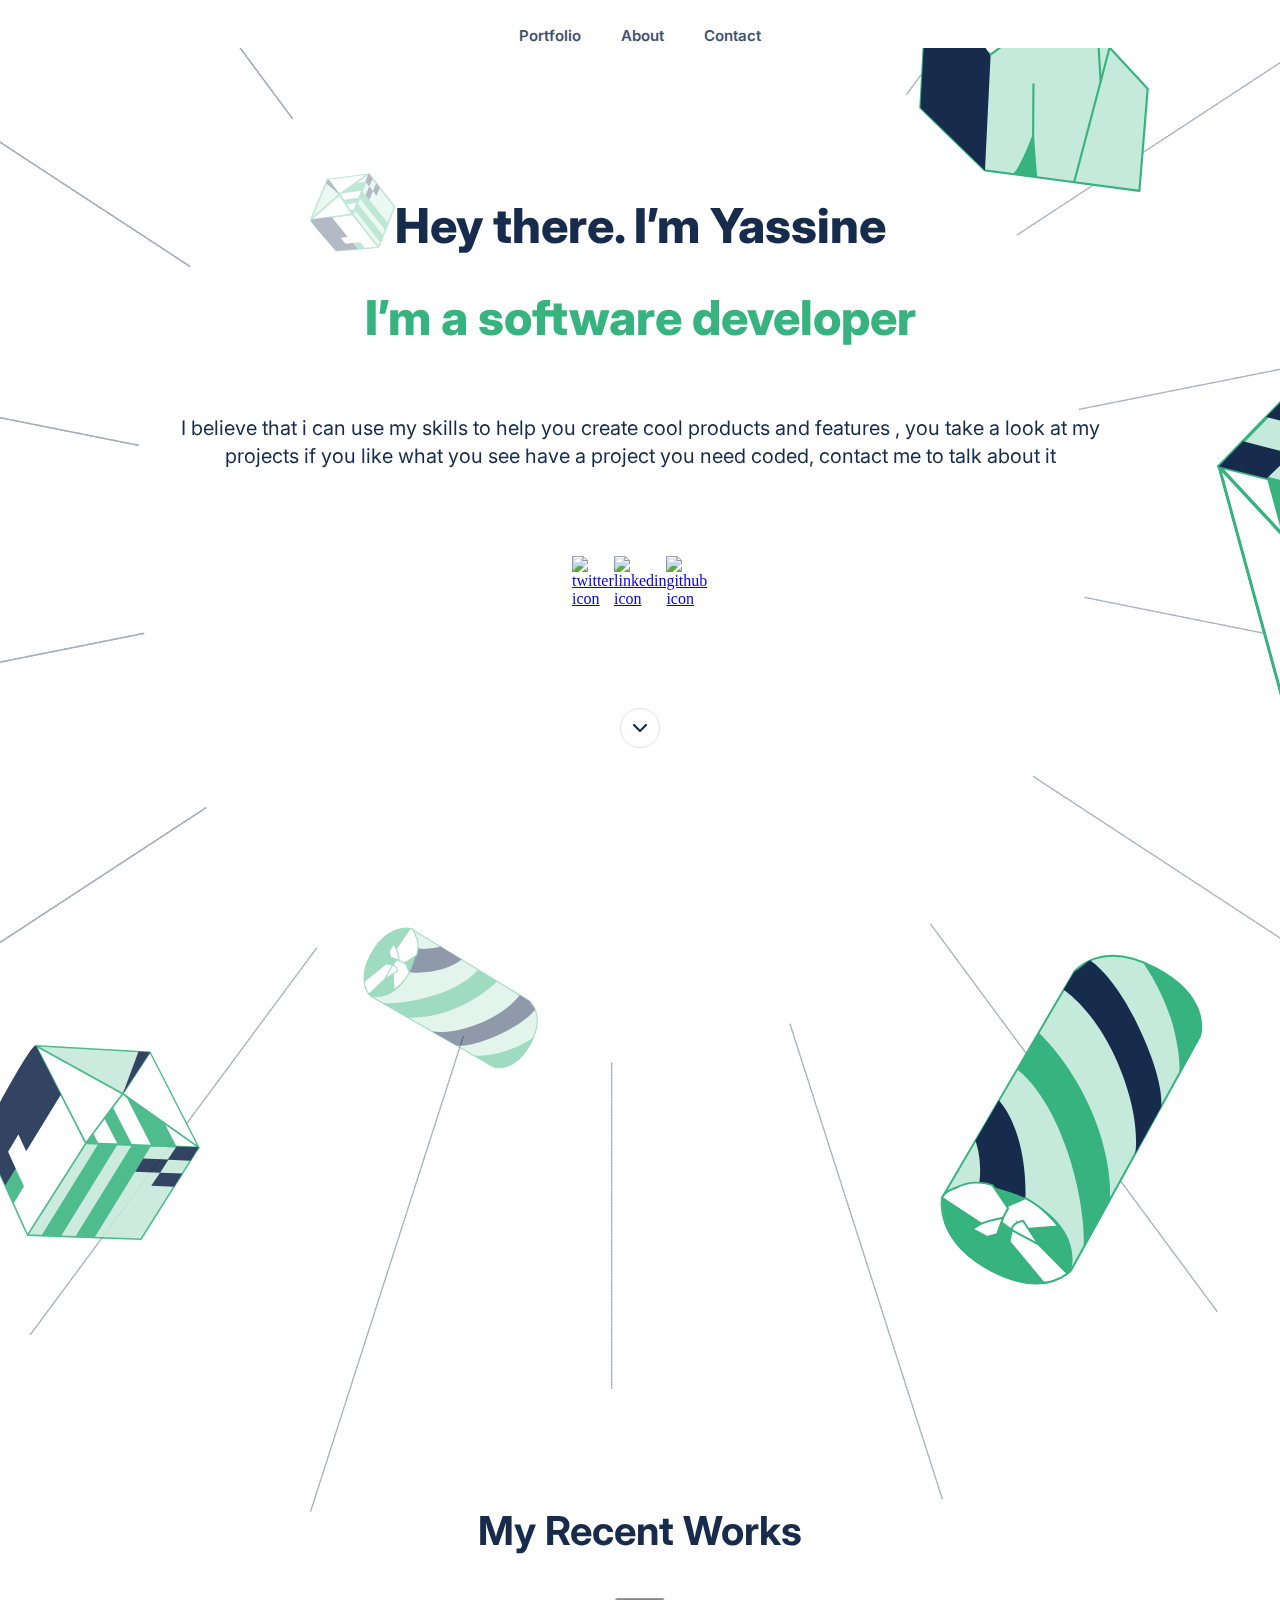
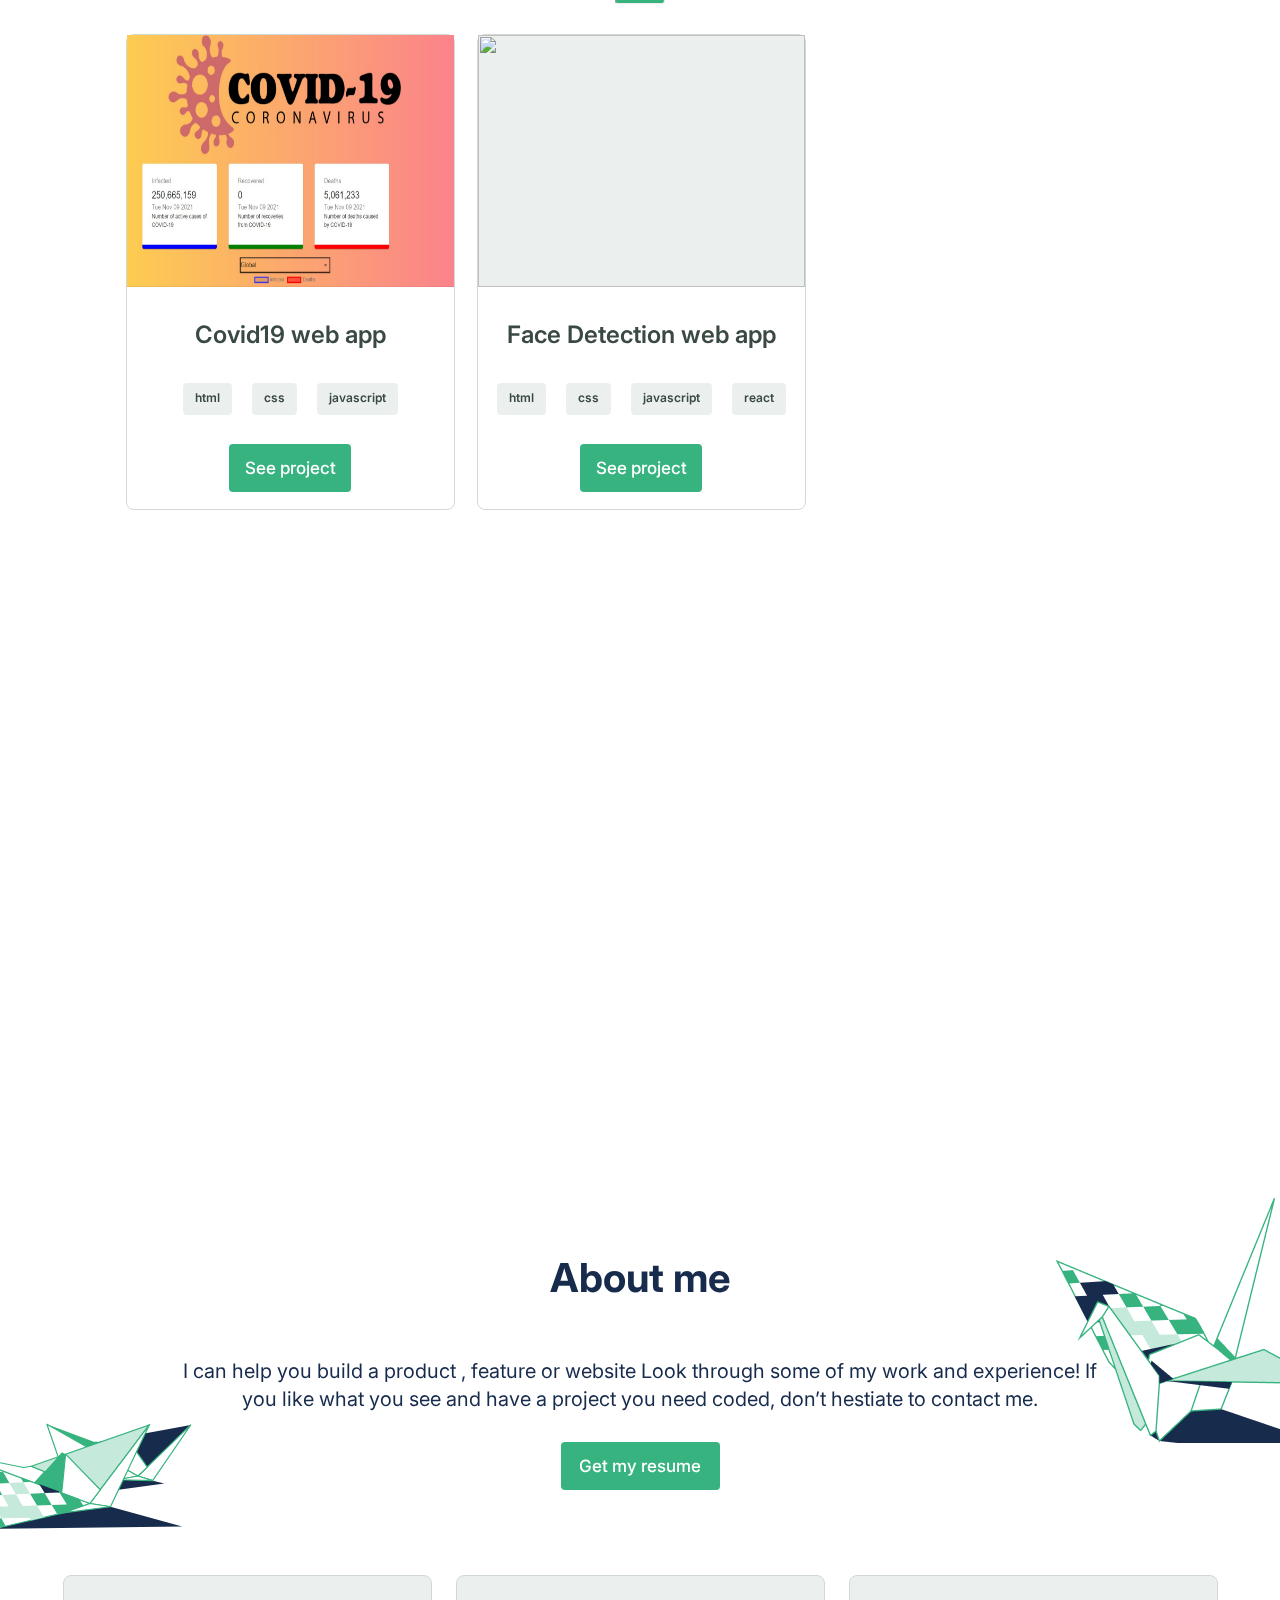
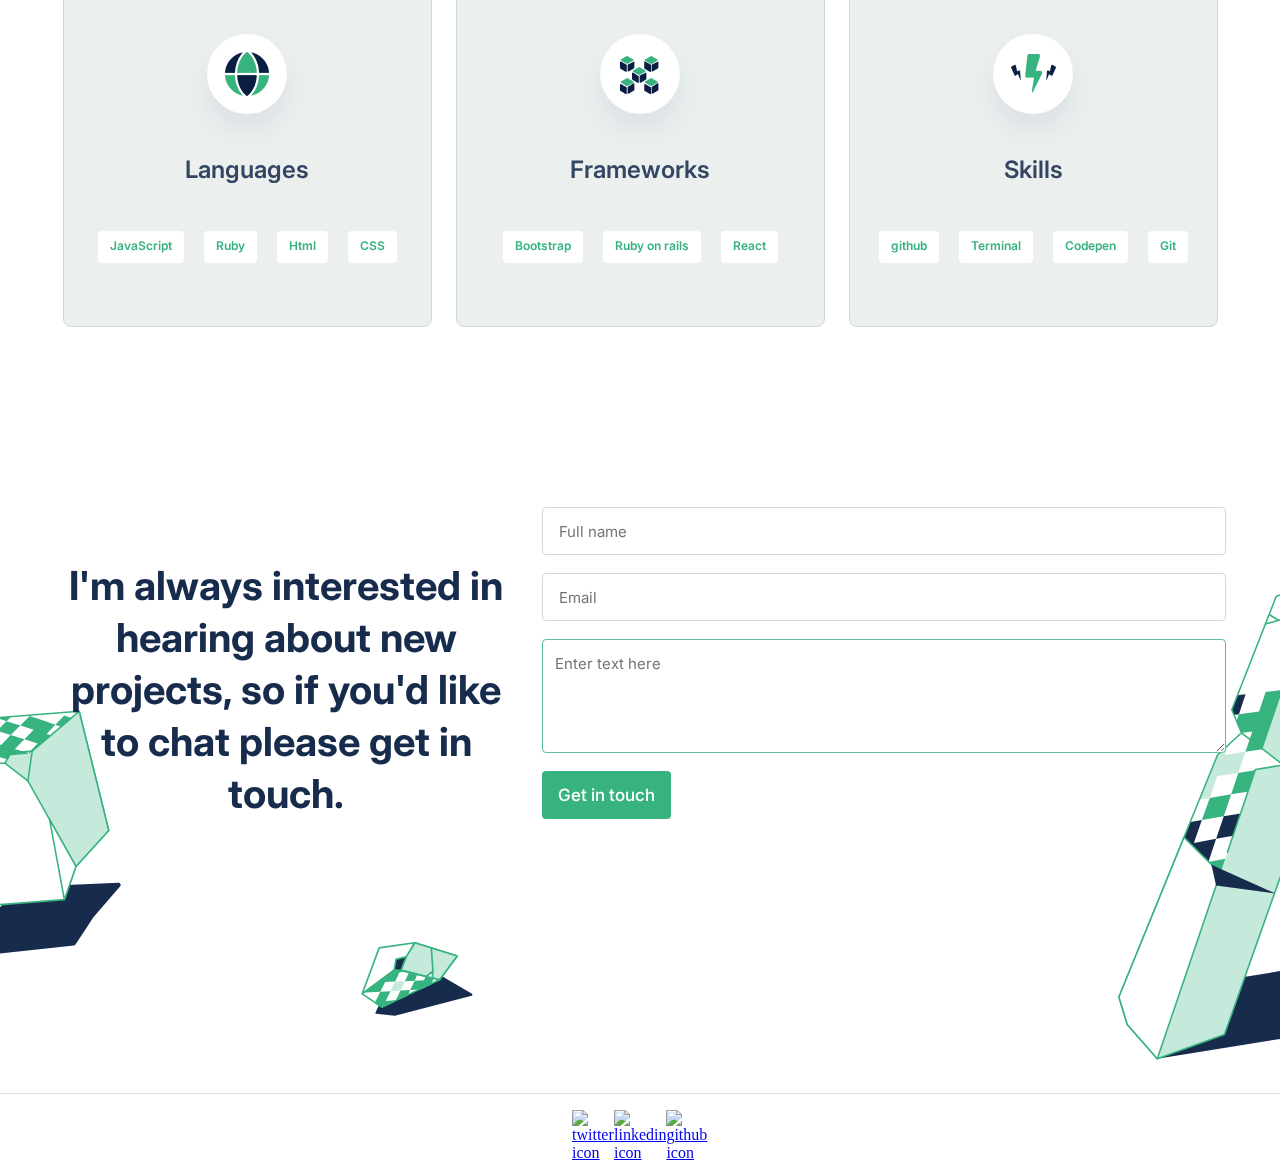
==== commit 74542477: "Merge pull request #13 from youmari/email-validation" ====
--- a/index.html
+++ b/index.html
@@ -10,6 +10,7 @@
     <link href="https://fonts.googleapis.com/css2?family=Inter&display=swap" rel="stylesheet">
     <link rel="shortcut icon" href="./images/favicon.ico" type="image/x-icon">
     <link rel="stylesheet" href="./css/style.css">
+    <link rel="stylesheet" href="./css/popup.style.css">
     <title>Yassine's Portfolio</title>
     <!-- Global site tag (gtag.js) - Google Analytics -->
     <script async src="https://www.googletagmanager.com/gtag/js?id=GA_MEASUREMENT_ID"></script>
@@ -70,7 +71,7 @@
       <h2 class="recent-works-titel">My Recent Works</h2>
       <hr class="green-line">
       <div class="projects-container">
-
+      </div>
     </section>
     <section class="about-me" id="about">
       <div class="main-about-me-container">
@@ -129,6 +130,7 @@
         <label for="comment"></label>
         <textarea maxlength="500" name="comment" id="comment" cols="30" rows="10" placeholder="Enter text here" required></textarea><br>
         <input type="submit" class="submit-form-btn" value="Get in touch">
+        <p class="error-msg">Please enter you email in lowercase </p>
       </form>
       </div>
       <footer class="social-email-container">
@@ -148,5 +150,6 @@
     </section>
     </main>
     <script src="./js/index.js"></script>
+    <script src="./js/validation.js"></script>
 </body>
 </html>
--- a/css/style.css
+++ b/css/style.css
@@ -89,7 +89,6 @@
   display: flex;
   flex-direction: column;
   align-items: center;
-  height: fit-content;
   position: relative;
   top: 40px;
 }
@@ -173,7 +172,7 @@
 
 .projects-container {
   display: grid;
-  grid-template: repeat(6, 474px)/ 327px;
+  grid-template: repeat(2, 474px)/ 327px;
   gap: 24px;
 }
 
@@ -339,7 +338,7 @@
 
 .skills-cards-container {
   display: grid;
-  grid-template: repeat(3, 352px) / 327px;
+  grid-template: repeat(1, 352px) / 327px;
   gap: 24px;
   box-sizing: border-box;
   list-style-type: none;
@@ -545,11 +544,12 @@
   header {
     display: flex;
     justify-content: center;
-    background-color: transparent;
+    background-color: #fff;
   }
 
   .logo-container,
-  .menu-icon {
+  .menu-icon,
+  .exit-icon {
     display: none;
   }
 
@@ -685,3 +685,12 @@
       30% 80%;
   }
 }
+
+.error-msg {
+  font-family: 'Inter', sans-serif;
+  font-style: normal;
+  font-weight: 600;
+  font-size: 15px;
+  color: red;
+  opacity: 0;
+}
--- a/css/popup.style.css
+++ b/css/popup.style.css
@@ -0,0 +1,173 @@
+.overlay {
+  position: fixed;
+  top: 0;
+  left: 0;
+  bottom: 0;
+  right: 0;
+  width: 100%;
+  height: 100%;
+  background: #c1c7d0;
+  mix-blend-mode: multiply;
+  backdrop-filter: blur(6px);
+  opacity: 0;
+  transform: scale(0);
+}
+
+.overlay.active {
+  transform: scale(1);
+  transition: 400ms ease-in-out;
+  opacity: 1;
+}
+
+.window-container {
+  position: fixed;
+  top: 50%;
+  bottom: 0;
+  right: 0;
+  left: 50%;
+  transform: translate(-50%, -50%) scale(0);
+  display: flex;
+  flex-direction: column;
+  align-items: flex-start;
+  background-color: #fff;
+  min-width: 343px;
+  width: 80%;
+  height: 90%;
+  border: 1px solid #dfe1e6;
+  box-sizing: border-box;
+  border-radius: 16px;
+  opacity: 0;
+  z-index: 50;
+}
+
+.window-container.active {
+  opacity: 1;
+  transition: 400ms ease-in-out;
+  transform: translate(-50%, -50%) scale(1);
+}
+
+.win-exit {
+  position: absolute;
+  left: 93%; 
+  top: 12px;
+  cursor: pointer;
+}
+
+.win-img {
+  min-height: 220px;
+  height: 40%;
+  min-width: 311px;
+  width: 50%;
+  margin: 16px;
+  background-color: #dfe1e6;
+  align-self: center;
+  border-radius: 8px;
+}
+
+.win-title {
+  font-family: 'Inter', sans-serif;
+  font-style: normal;
+  font-weight: 600;
+  font-size: 32px;
+  line-height: 44px;
+  color: #172b4d;
+  margin: 0 12px;
+}
+
+.win-tags-container {
+  display: flex;
+  width: 305px;
+  height: 32px;
+  margin: 11px 0 11px 0;
+  padding: 0;
+}
+
+.win-tags {
+  text-align: center;
+  background-color: #ebf0ee;
+  height: 32px;
+  border-radius: 4px;
+  color: #3a4a42;
+  font-style: normal;
+  font-size: 12px;
+  margin: 0 10px 0 10px;
+  line-height: 30px;
+  list-style-type: none;
+  padding: 0 12px 0 12px;
+  font-family: 'Inter', sans-serif;
+  font-weight: 600;
+}
+
+.win-description {
+  font-family: 'Inter', sans-serif;
+  font-style: normal;
+  font-weight: normal;
+  font-size: 16px;
+  line-height: 24px;
+  color: #344563;
+  min-width: 311px;
+  margin: 12px;
+}
+
+.win-btn-container {
+  display: flex;
+  justify-content: space-evenly;
+  min-width: 311px;
+  height: 56px;
+}
+
+.win-live-btn,
+.win-repo-btn {
+  height: 48px;
+  font-family: 'Inter', sans-serif;
+  font-style: normal;
+  font-weight: 500;
+  font-size: 17px;
+  line-height: 35px;
+  color: #fff;
+  background-color: #36b37e;
+  border-radius: 4px;
+  cursor: pointer;
+  border: none;
+  padding-left: 10px;
+  text-align: center;
+}
+
+.window-container form button img {
+  margin: 0 10px;
+}
+
+@media (min-width: 750px) {
+  .window-container {
+    height: 90%;
+    width: 60%;
+    padding-bottom: 40px;
+  }
+
+  .exit-container {
+    width: 40px;
+    height: 40px;
+    display: flex;
+    justify-content: center;
+    align-items: center;
+    align-self: flex-end;
+    margin-right: 5%;
+    margin-top: 24px;
+    background: #ebecf0;
+    mix-blend-mode: multiply;
+    border-radius: 8px;
+  }
+
+  .win-exit {
+    position: static;
+  }
+
+  .win-img {
+    width: 70%;
+    height: 80%;
+  }
+
+  .win-btn-container {
+    align-self: flex-end;
+  }
+}
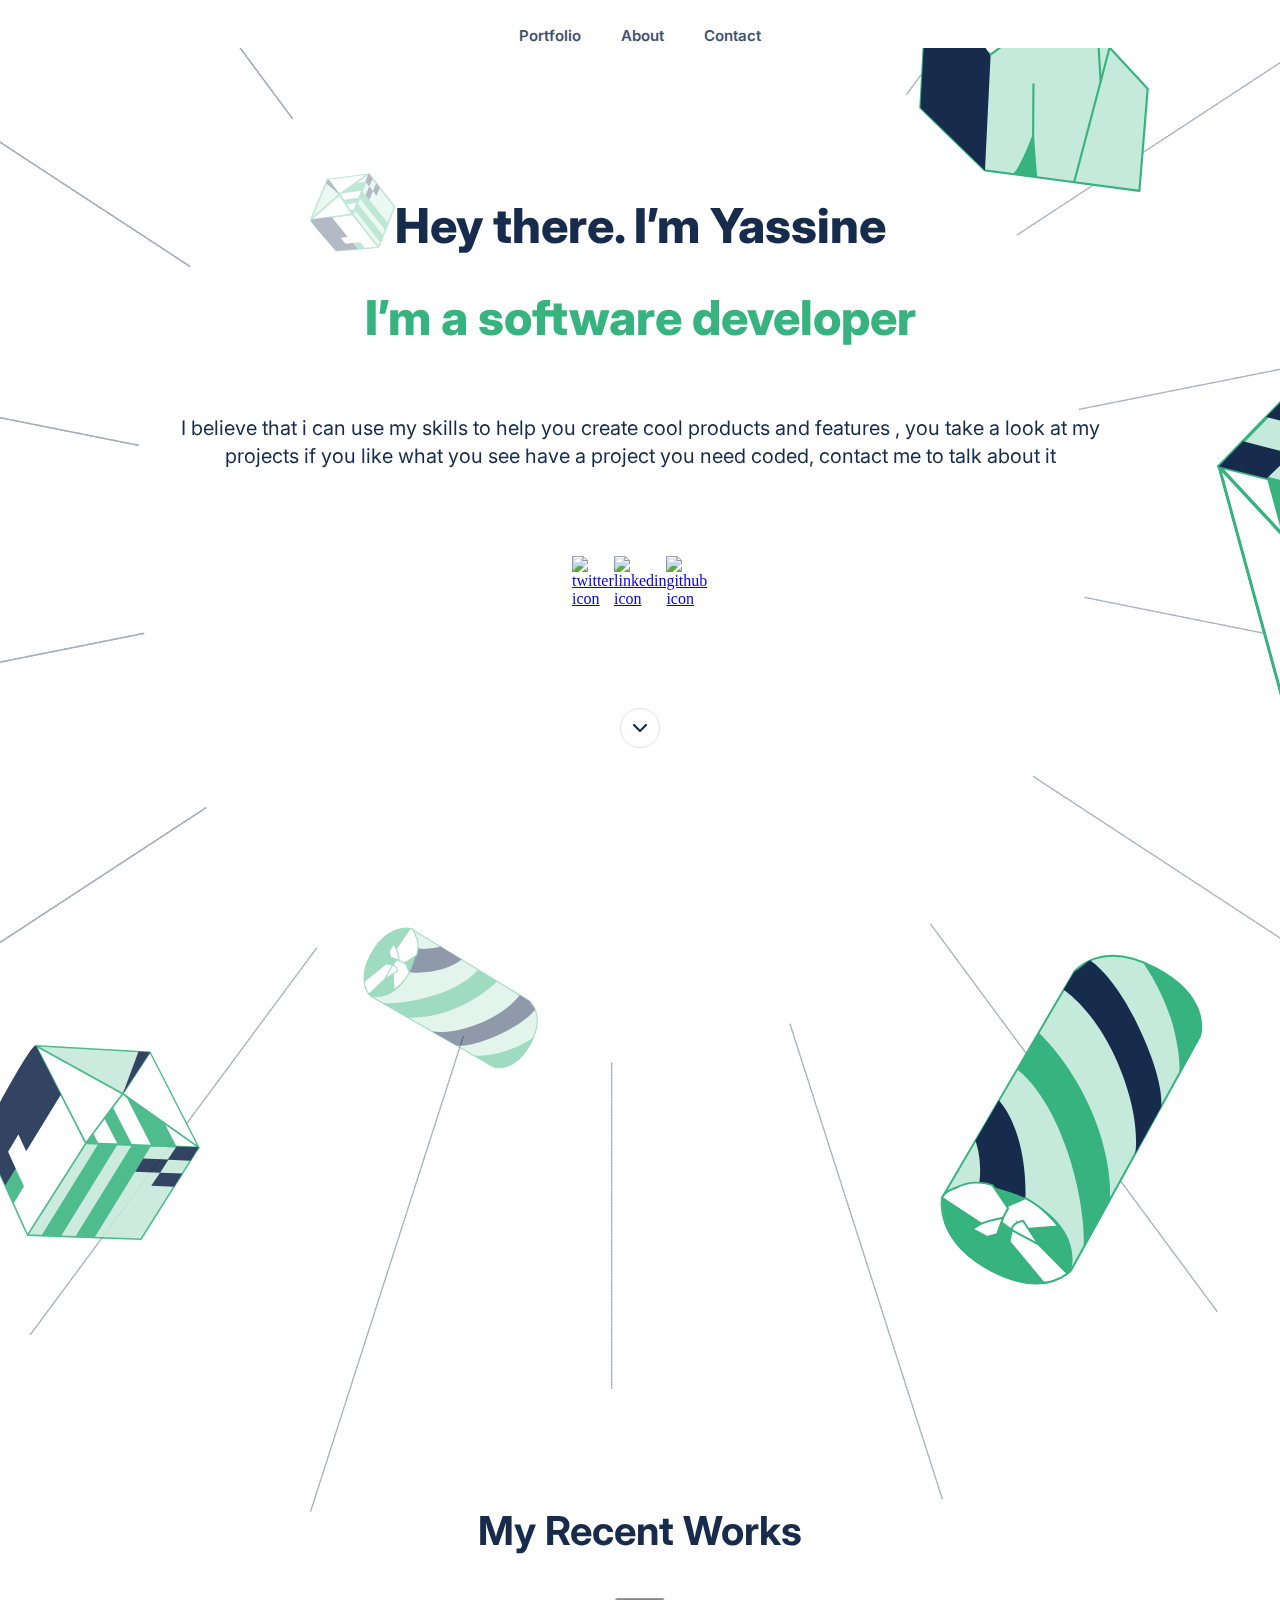
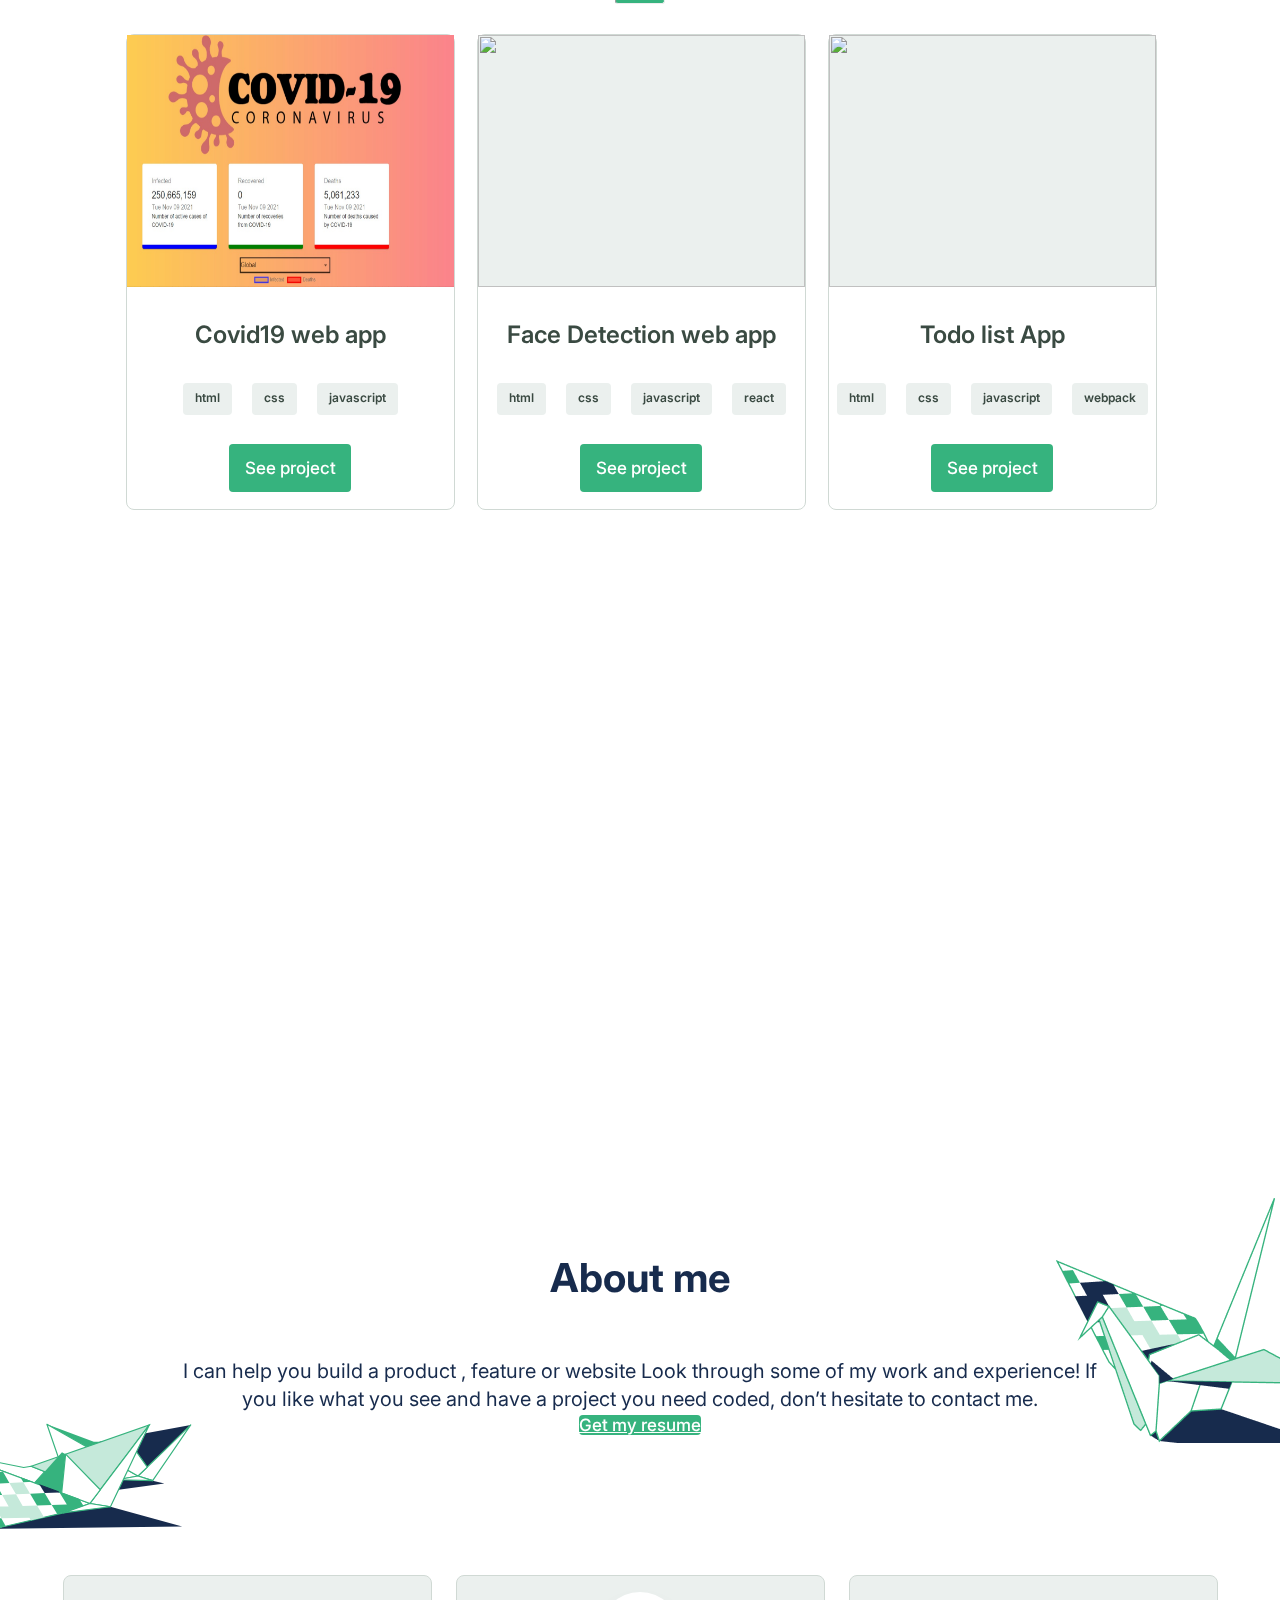
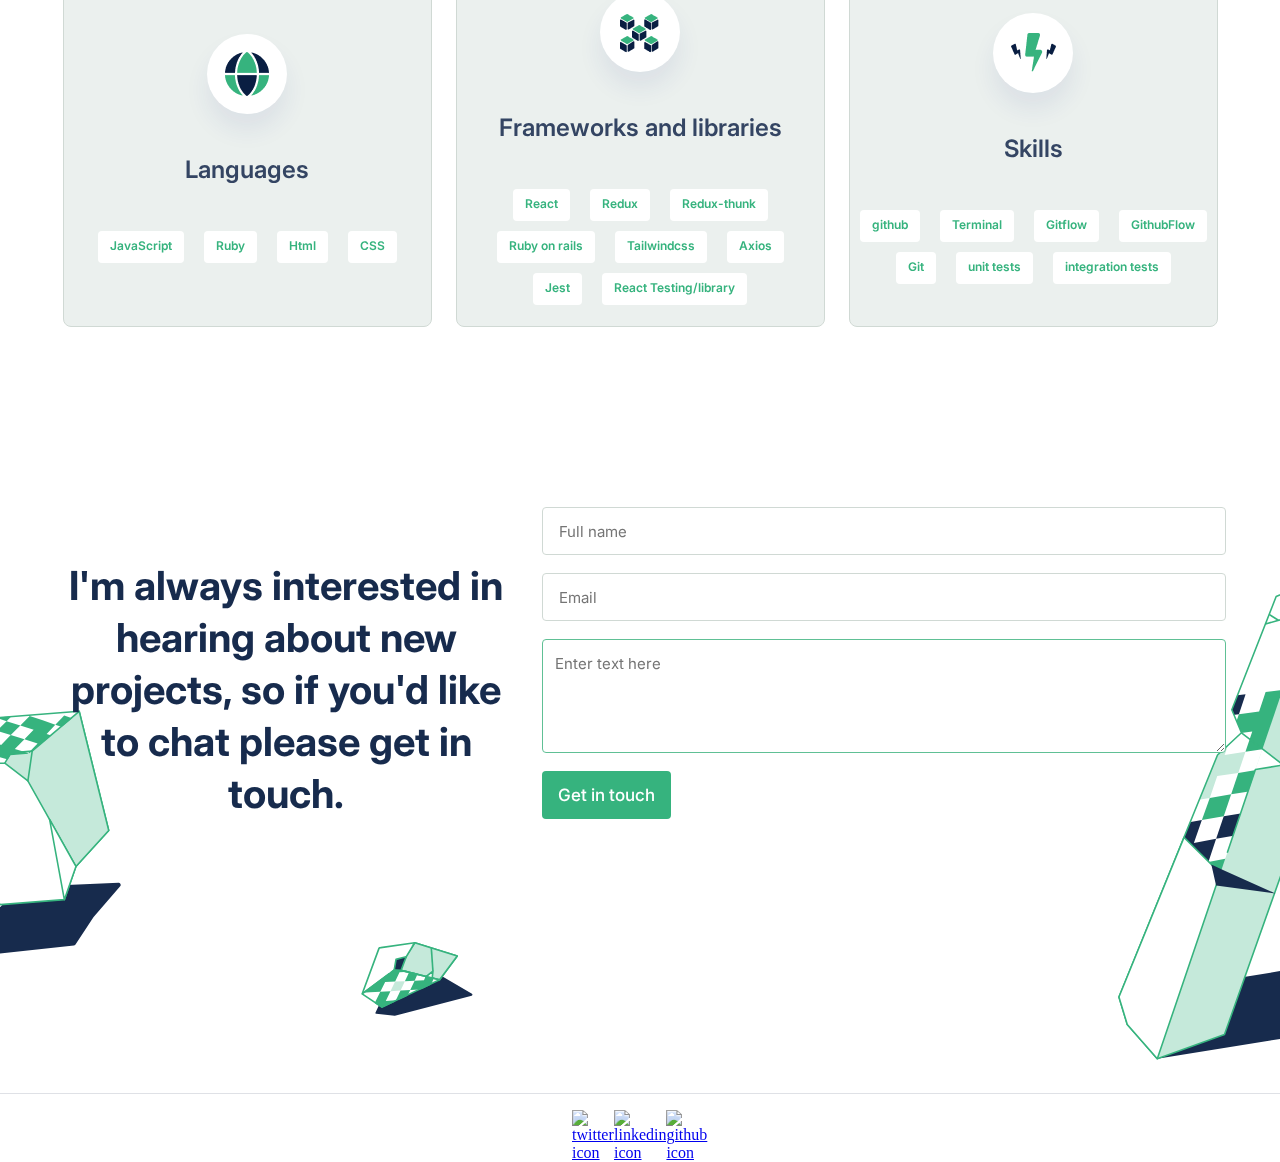
==== commit 9ed04d3d: "Fix a typo" ====
--- a/index.html
+++ b/index.html
@@ -76,9 +76,9 @@
     <section class="about-me" id="about">
       <div class="main-about-me-container">
         <h4 class="about-me-titel">About me</h4>
-          <p class="about-me-description"> I can help you build a product , feature or website Look through some of my work and experience! If you like what you see and have a project you need coded, don’t hestiate to contact me.</p>
+          <p class="about-me-description"> I can help you build a product , feature or website Look through some of my work and experience! If you like what you see and have a project you need coded, don’t hesitate to contact me.</p>
         <form action="#" method="get">
-          <button type="submit" class="get-my-resume-btn">Get my resume</button>
+          <a href="./images/Resume.pdf" class="get-my-resume-btn" download>Get my resume</a>
         </form>
       </div>
       <ul class="skills-cards-container">
@@ -98,11 +98,16 @@
           <div class="language-icon-container skills-icon-container">
             <img src="./images/frame-icon.png" alt="Icon frame">
           </div>
-          <h5 class="skills-card-titel">Frameworks</h5>
+          <h5 class="skills-card-titel">Frameworks and libraries</h5>
           <ul class="skills-tags-container">
-            <li class="skills-tag">Bootstrap</li>
+            <li class="skills-tag">React</li>
+            <li class="skills-tag">Redux</li>
+            <li class="skills-tag">Redux-thunk</li>
             <li class="skills-tag">Ruby on rails</li>
-            <li class="skills-tag">React</li>
+            <li class="skills-tag">Tailwindcss</li>
+            <li class="skills-tag">Axios</li>
+            <li class="skills-tag">Jest</li>
+            <li class="skills-tag">React Testing/library</li>
           </ul>
         </li>
         <li class="skills-card skills-cards">
@@ -113,8 +118,11 @@
           <ul class="skills-tags-container">
             <li class="skills-tag">github</li>
             <li class="skills-tag">Terminal</li>
-            <li class="skills-tag">Codepen</li>
+            <li class="skills-tag">Gitflow</li>
+            <li class="skills-tag">GithubFlow</li>
             <li class="skills-tag">Git</li>
+            <li class="skills-tag">unit tests</li>
+            <li class="skills-tag">integration tests</li>
           </ul>
         </li>   
       </ul>
@@ -150,6 +158,7 @@
     </section>
     </main>
     <script src="./js/index.js"></script>
+    <script src="./js/formStorage.js"></script>
     <script src="./js/validation.js"></script>
 </body>
 </html>
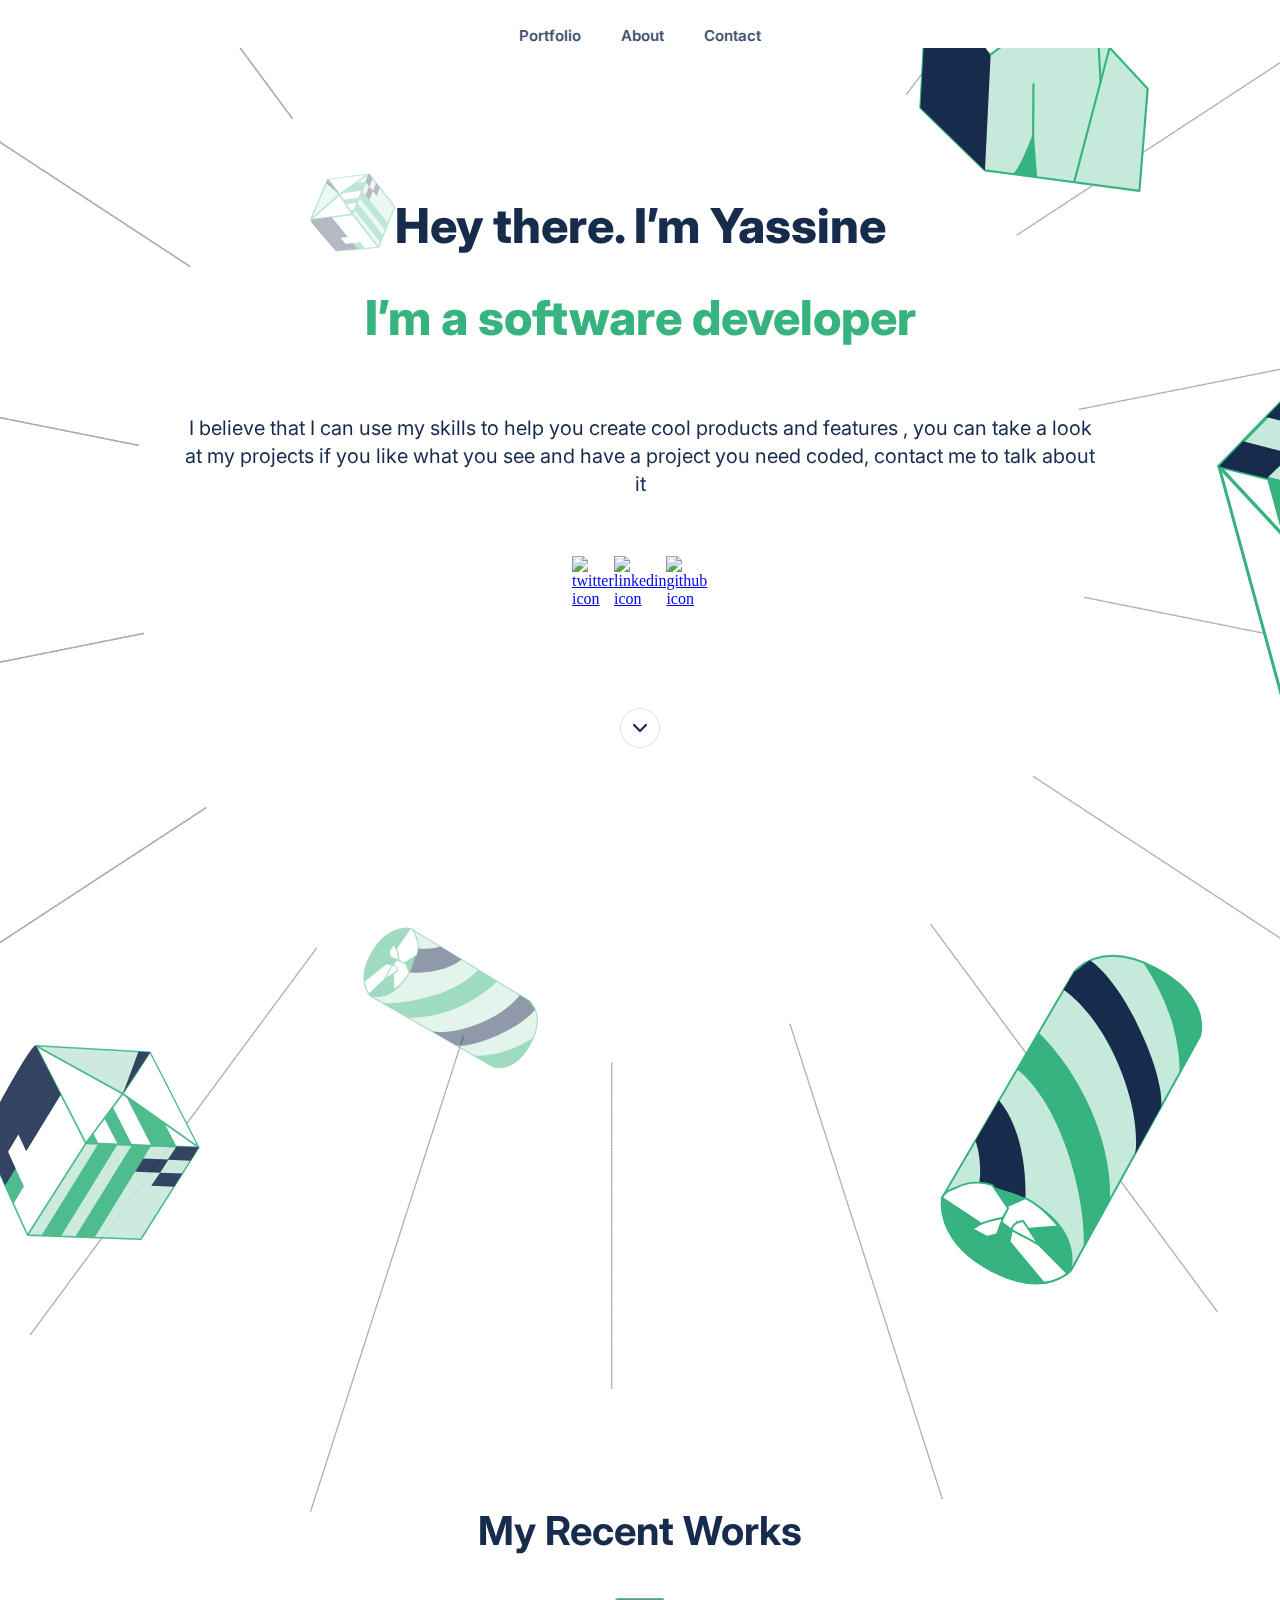
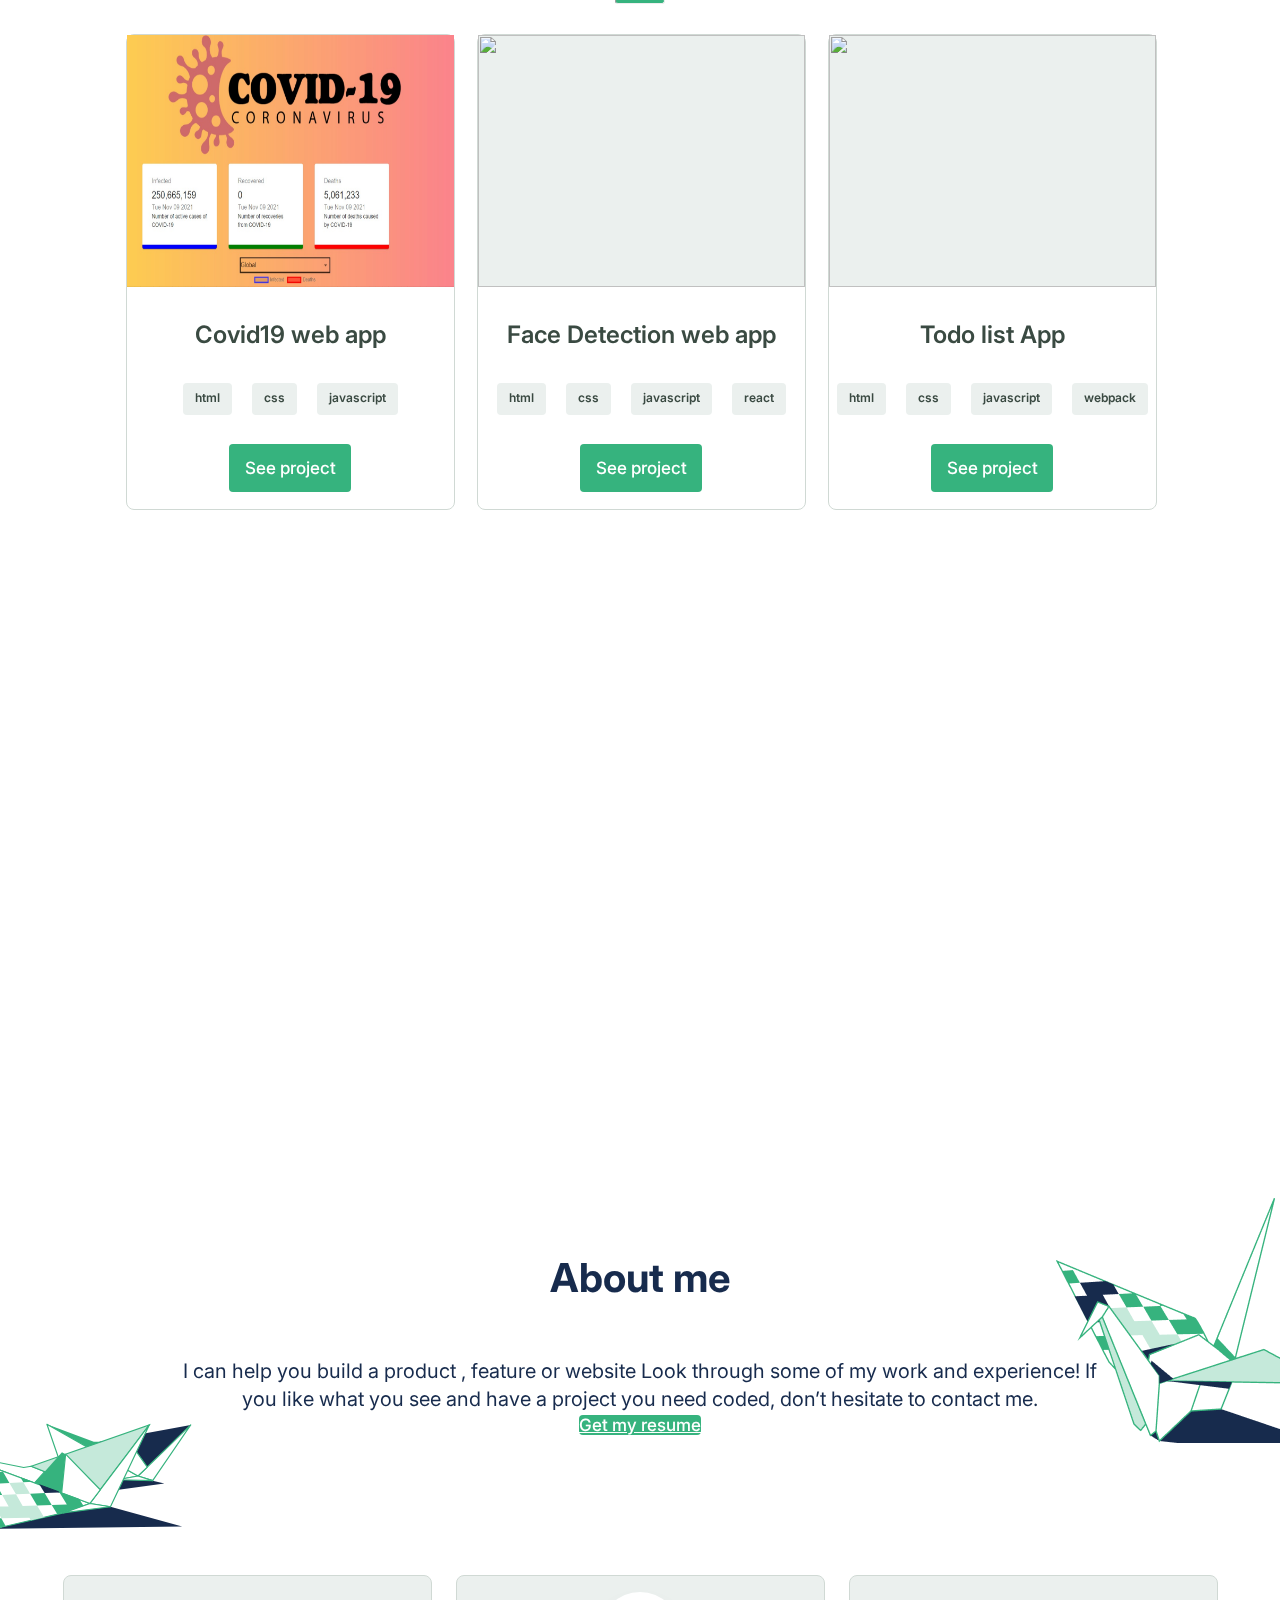
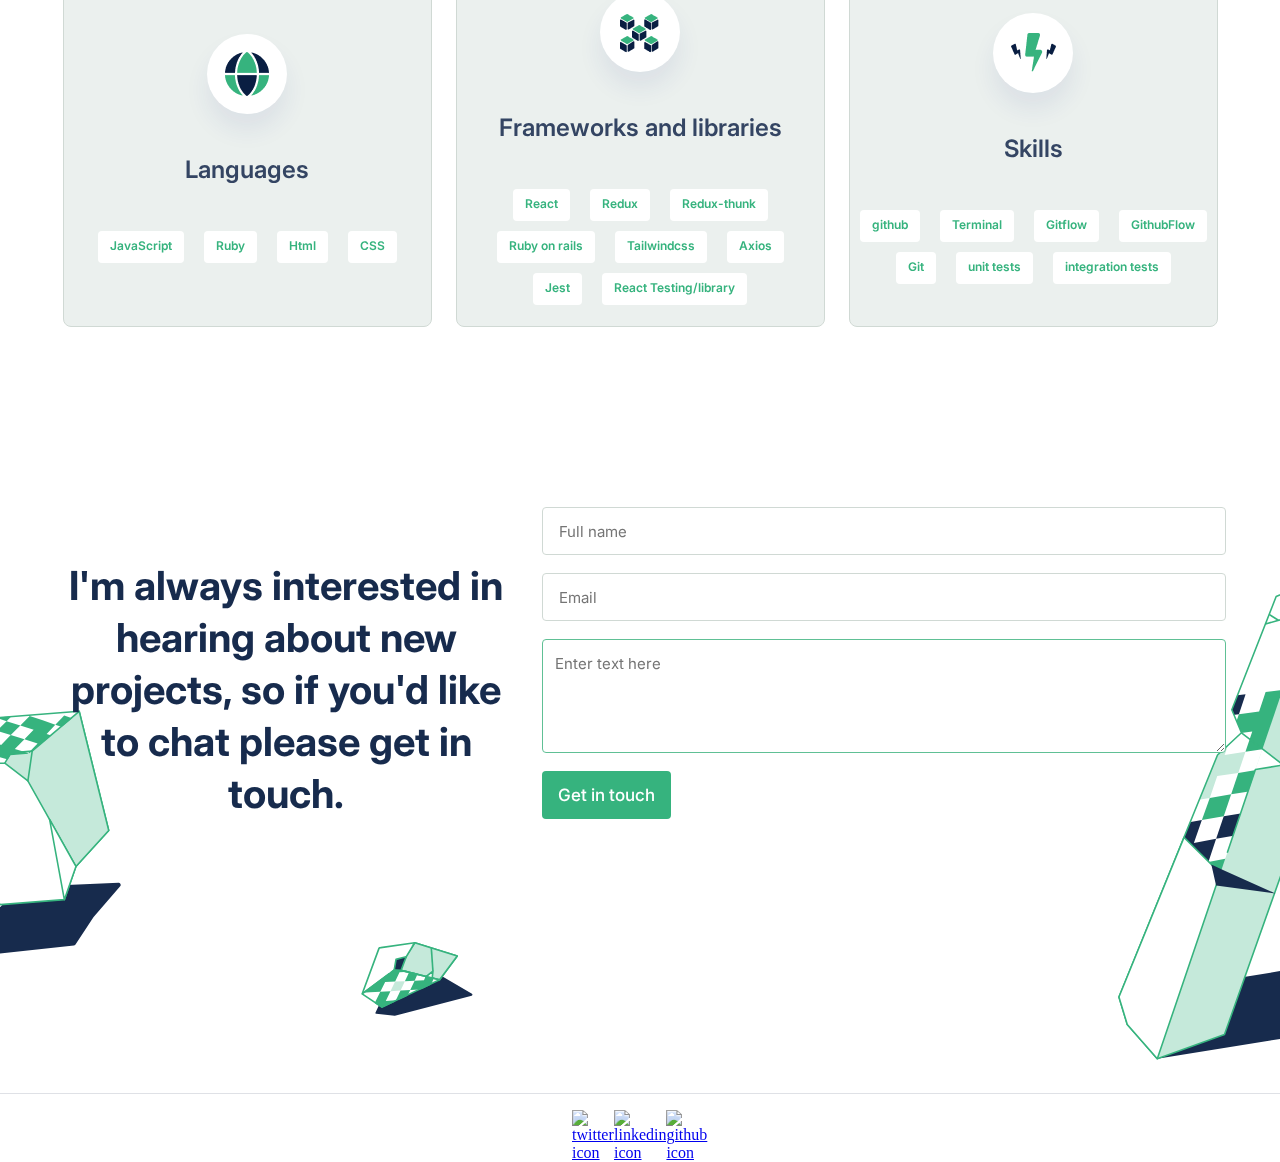
==== commit 9ee21aba: "Fix typos and modify the resume" ====
--- a/index.html
+++ b/index.html
@@ -47,7 +47,7 @@
       </div>
       <div class="des-text-container">
       <p class="description-text">
-         I believe that i can use my skills to help you create cool products and features , you take a look at my projects if you like what you see
+         I believe that I can use my skills to help you create cool products and features , you can take a look at my projects if you like what you see and 
          have a project you need coded,
          contact me to talk about it
       </p>
@@ -78,7 +78,7 @@
         <h4 class="about-me-titel">About me</h4>
           <p class="about-me-description"> I can help you build a product , feature or website Look through some of my work and experience! If you like what you see and have a project you need coded, don’t hesitate to contact me.</p>
         <form action="#" method="get">
-          <a href="./images/Resume.pdf" class="get-my-resume-btn" download>Get my resume</a>
+          <a href="./images/resume.pdf" class="get-my-resume-btn" download>Get my resume</a>
         </form>
       </div>
       <ul class="skills-cards-container">
